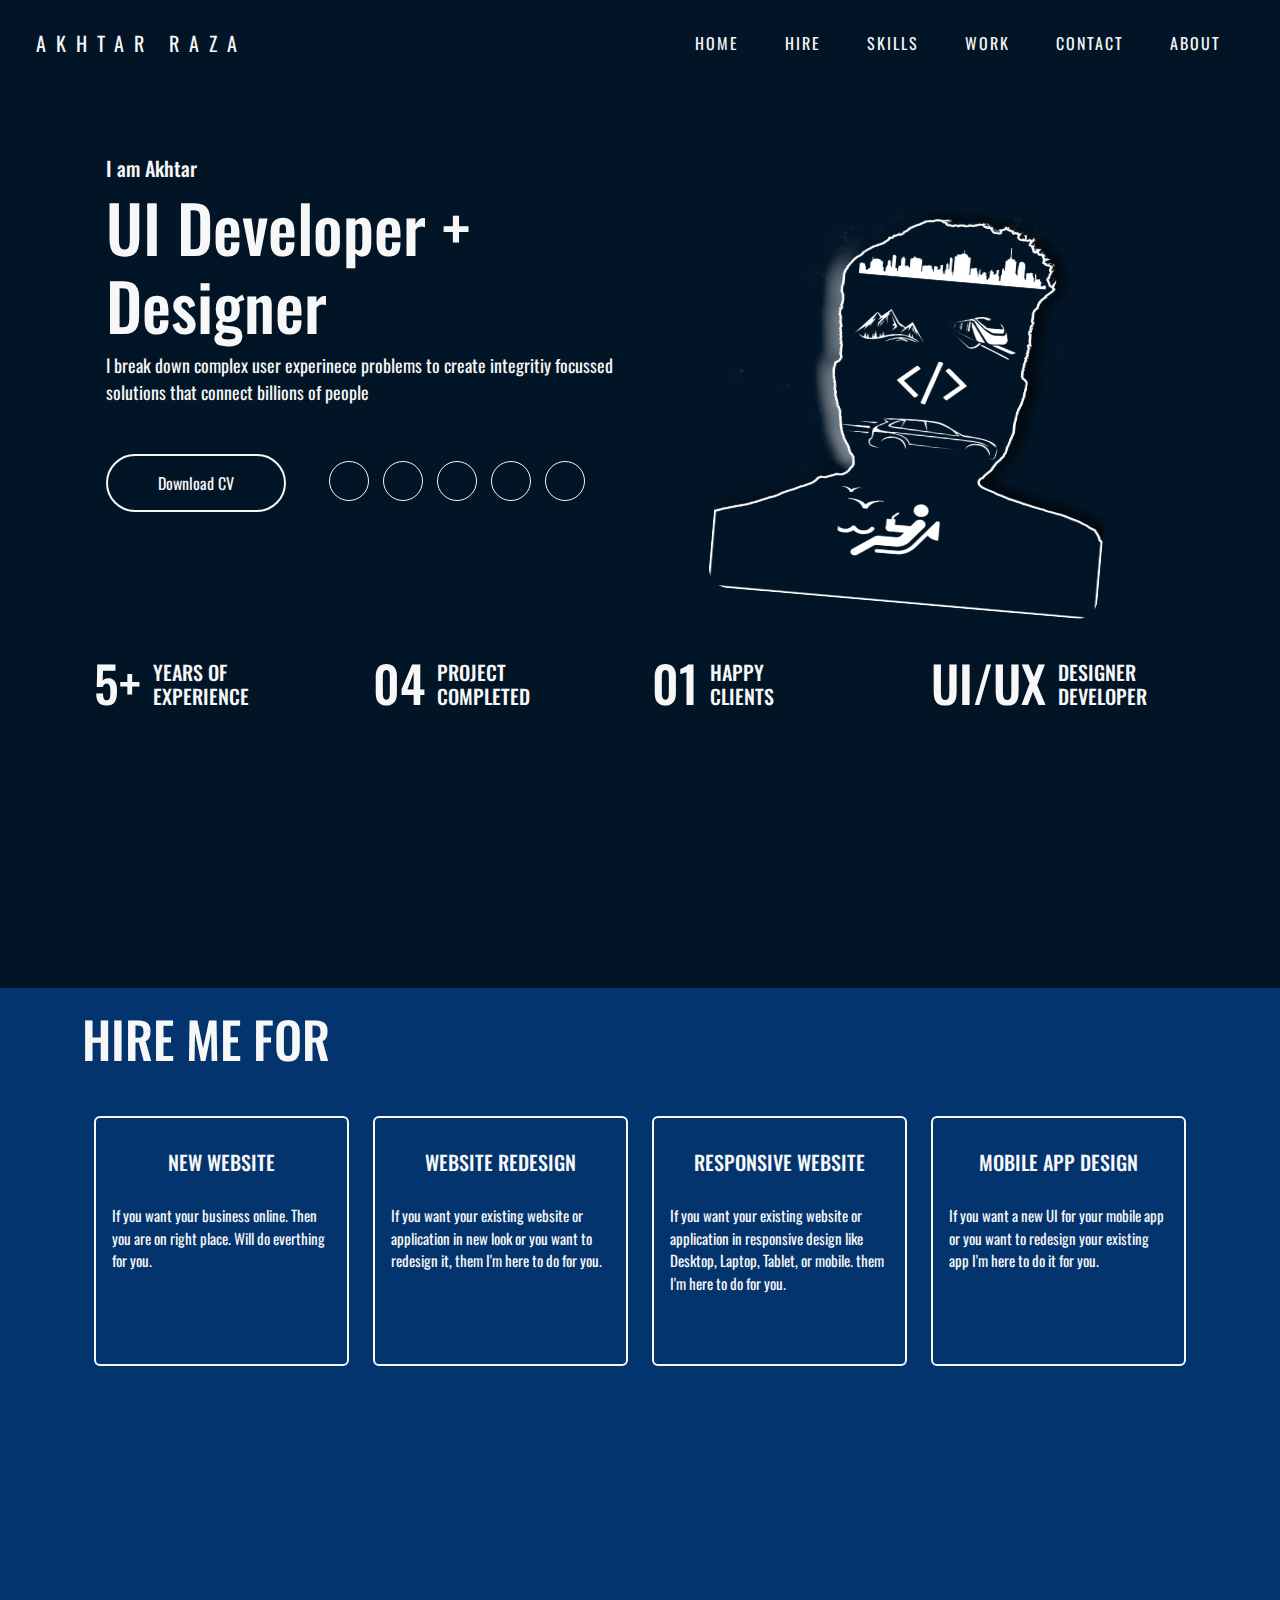
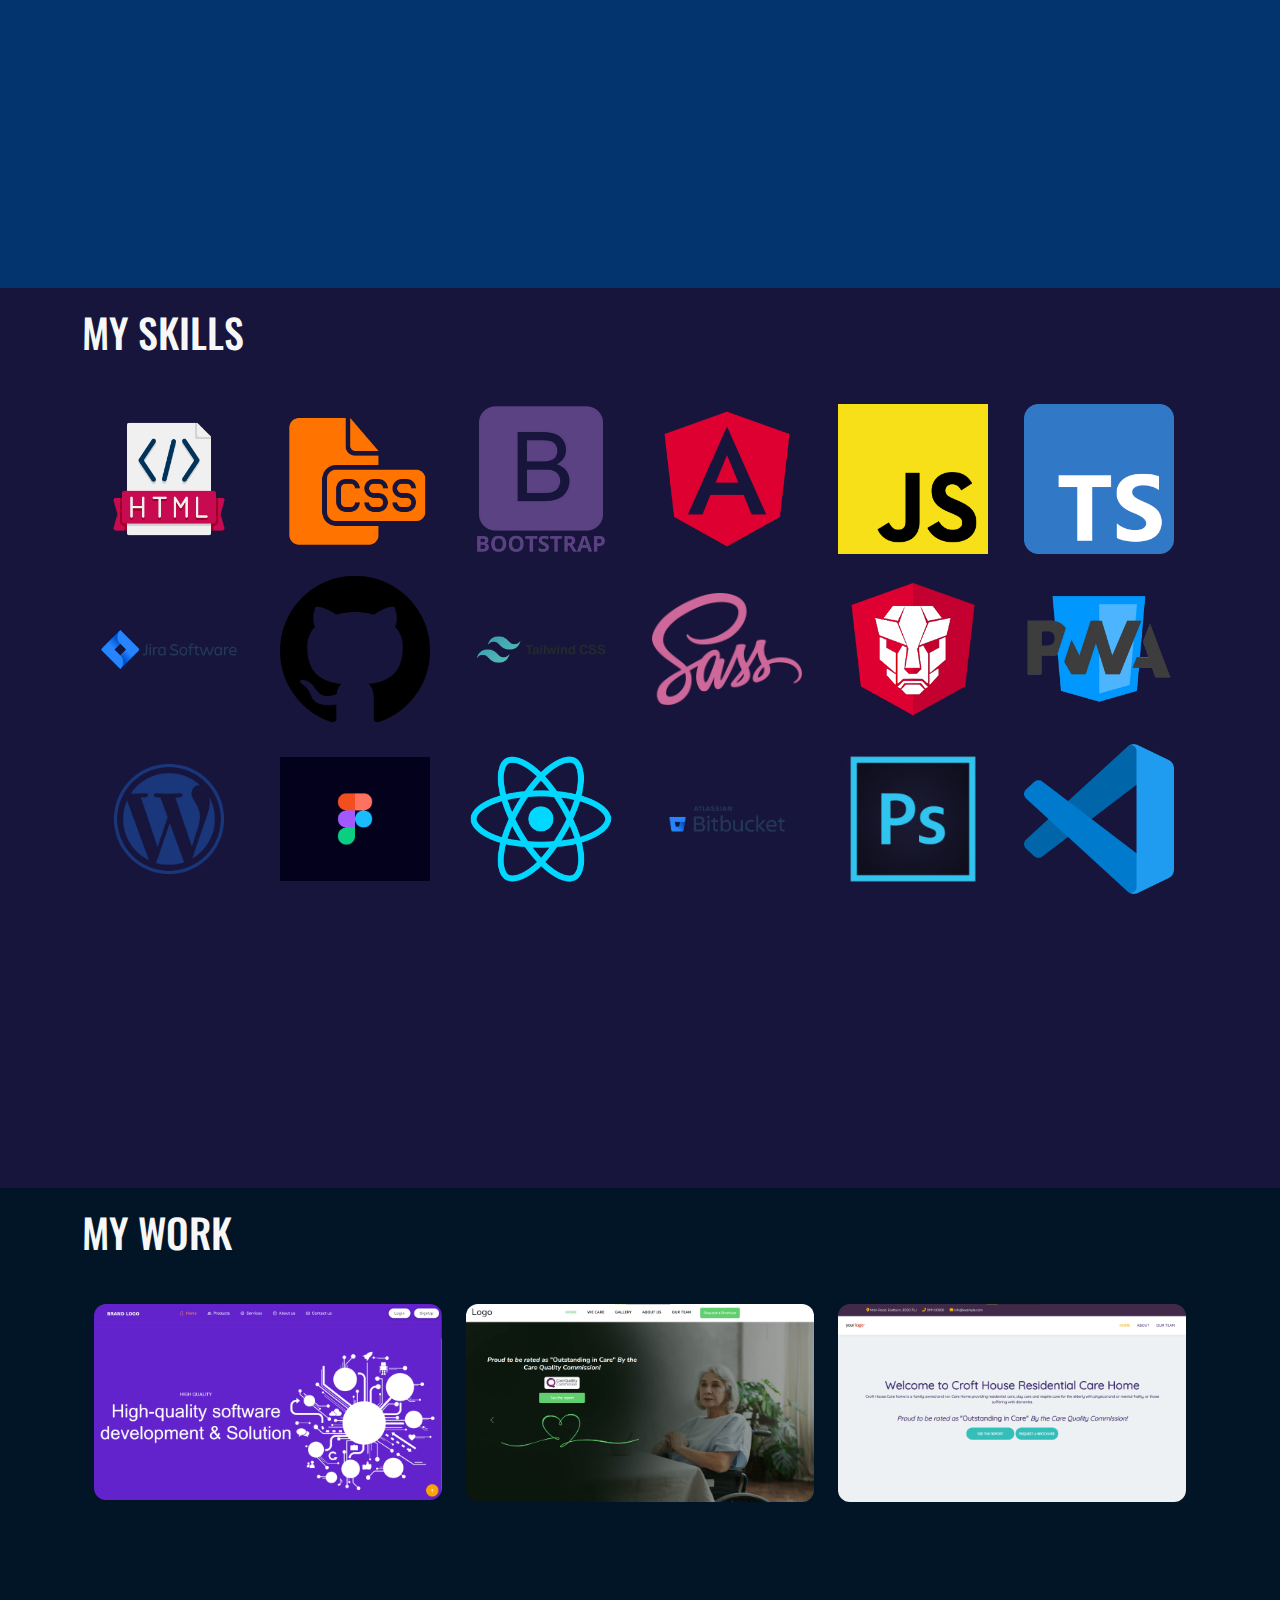
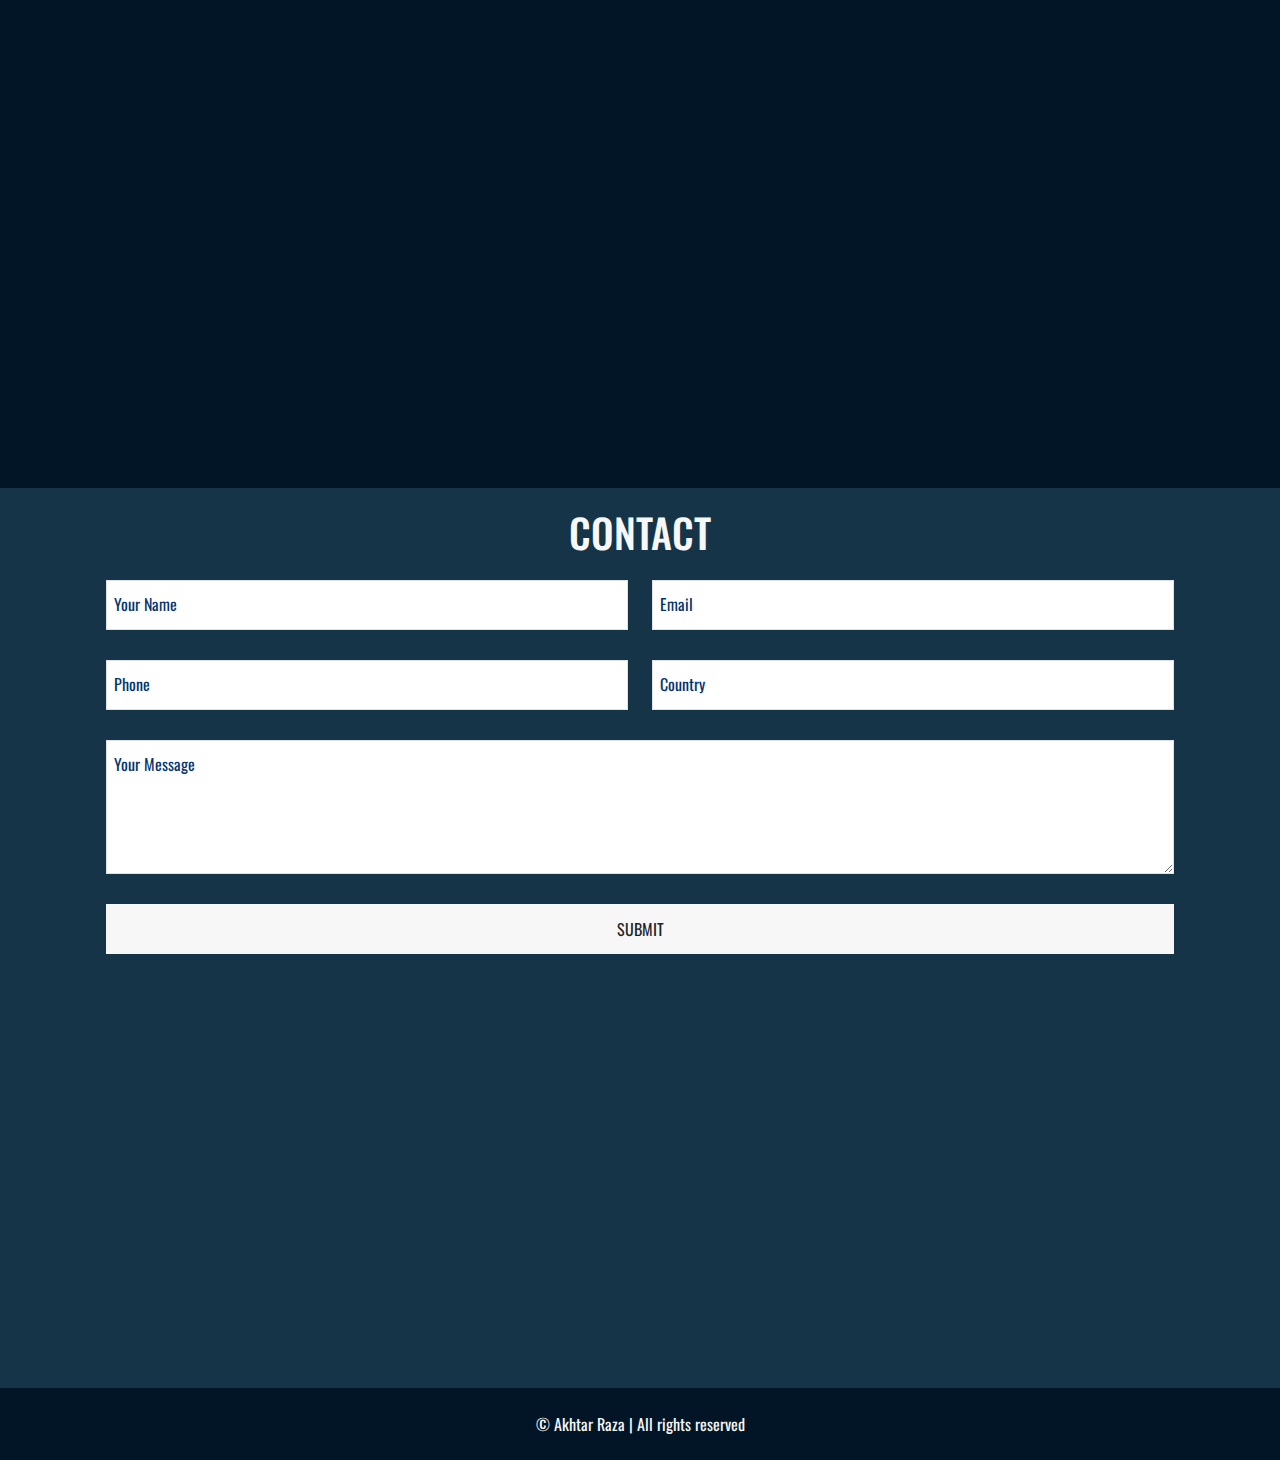
==== index.html @ c7b1b901 "google code is changes to head" ====
<!DOCTYPE html>
<html lang="en">
<head>
    <meta charset="UTF-8">
    <meta name="viewport" content="width=device-width, initial-scale=1.0">
    <title>Akhtar Raza Software Engineer | Portfolio</title>
    <link href="https://cdn.jsdelivr.net/npm/bootstrap@5.3.3/dist/css/bootstrap.min.css" rel="stylesheet">
    <script src="https://cdn.jsdelivr.net/npm/bootstrap@5.3.3/dist/js/bootstrap.bundle.min.js"></script>
    <link rel="stylesheet" href="https://cdnjs.cloudflare.com/ajax/libs/font-awesome/6.6.0/css/all.min.css" integrity="sha512-Kc323vGBEqzTmouAECnVceyQqyqdsSiqLQISBL29aUW4U/M7pSPA/gEUZQqv1cwx4OnYxTxve5UMg5GT6L4JJg==" crossorigin="anonymous" referrerpolicy="no-referrer" />
    <link rel="stylesheet" href="assets/style.css">
    <script src="js/code.js"></script>
    <!-- Google tag (gtag.js) -->
    <script async src="https://www.googletagmanager.com/gtag/js?id=G-2M0HL83SVB"></script>
    <script>
      window.dataLayer = window.dataLayer || [];
      function gtag(){dataLayer.push(arguments);}
      gtag('js', new Date());
    
      gtag('config', 'G-2M0HL83SVB');
    </script>
</head>
<body>
    <header>
        <div class="container-fluid">
            <div class="row mx-0">
                <div class="col-xl-12 col-lg-12 col-md-12 col-sm-12 col-12">
                    <nav class="navbar navbar-expand-sm navbar-dark">
                        <div class="container-fluid">
                          <a class="navbar-brand" href="#">Akhtar Raza</a>
                          <button class="navbar-toggler" type="button" data-bs-toggle="collapse" data-bs-target="#collapsibleNavbar">
                            <span class="navbar-toggler-icon"></span>
                          </button>
                          <div class="collapse navbar-collapse" id="collapsibleNavbar">
                            <ul class="navbar-nav ms-auto">
                              <li class="nav-item">
                                <a class="nav-link" href="#home">Home</a>
                              </li>
                              <li class="nav-item">
                                <a class="nav-link" href="#hire">Hire</a>
                              </li>
                              <li class="nav-item">
                                <a class="nav-link" href="#skills">Skills</a>
                              </li>
                              <li class="nav-item">
                                <a class="nav-link" href="#about">Work</a>
                              </li>
                              <li class="nav-item">
                                <a class="nav-link" href="#contact">Contact</a>
                              </li>
                              <li class="nav-item">
                                <a class="nav-link" href="ar-resume.html">About</a>
                              </li>
                            </ul>
                          </div>
                        </div>
                    </nav>
                </div>
            </div>
        </div>
    </header>
    <section id="home">
        <div class="container my-5">
            <div class="row mx-0">
                <div class="col-xl-6 col-lg-6 col-md-6 col-sm-12 col-12">
                    <div class="container-fluid">
                        <h3>I am Akhtar</h3>
                        <h2>
                            UI Developer +<br>
                            Designer
                        </h2>
                        <p>
                            I break down complex user experinece problems to create integritiy focussed solutions that connect billions of people
                        </p>
                    </div>
                    <div class="row mx-0 align-items-center mt-5">
                        <div class="col-xl-5 col-lg-4 col-md-12 col-sm-12 col-12 sm-mb">
                            <button class="btn btn-dow">
                                Download CV <i class="fa fa-download" aria-hidden="true"></i>
                            </button>
                        </div>
                        <div class="col-xl-7 col-lg-7 col-md-12 col-sm-12 col-12 social-icon">
                            <a href="https://www.linkedin.com/in/akhtar-raza-08760229/">
                                <i class="fa-brands fa-linkedin-in"></i>
                            </a>
                            <a href="https://www.facebook.com/nazrana.akhtar.96">
                                <i class="fa-brands fa-facebook-f"></i>
                            </a>
                            <a href="https://www.instagram.com/akhtar30/">
                                <i class="fa-brands fa-instagram"></i>
                            </a>
                            <a href="https://x.com/akhtarraza30">
                                <i class="fa-brands fa-x-twitter"></i>
                            </a>
                            <a href="https://github.com/akhtar030">
                                <i class="fa-brands fa-github"></i>
                            </a>
                        </div>
                    </div>
                </div>
                <div class="col-xl-6 col-lg-6 col-md-6 col-sm-12 col-12 text-center mt-5">
                    <img src="assets/YT-Logo.png" class="img-fluid" alt="">
                </div>
            </div>
        </div>
        <div class="container">
            <div class="row mx-0">
                <div class="col-xl-3 col-lg-3 col-md-6 col-sm-12 col-12">
                    <h1>
                        5+ <span>Years of <br>Experience</span>
                    </h1>
                </div>
                <div class="col-xl-3 col-lg-3 col-md-6 col-sm-12 col-12">
                    <h1>
                        04 <span>Project <br>Completed</span>
                    </h1>
                </div>
                <div class="col-xl-3 col-lg-3 col-md-6 col-sm-12 col-12">
                    <h1>
                        01 <span>Happy <br>Clients</span>
                    </h1>
                </div>
                <div class="col-xl-3 col-lg-3 col-md-6 col-sm-12 col-12">
                    <h1>
                        UI/UX <span>Designer<br>Developer</span>
                    </h1>
                </div>
            </div>
        </div>
    </section>
    <section id="hire">
        <div class="container">
            <h1>hire me for</h1>
            <div class="row mx-0 mt-5">
                <div class="col-xl-3 col-lg-3 col-md-6 col-sm-12 col-12 mb-4">
                    <div class="card">
                        <div class="card-body">
                            <h1 class="text-center">
                                <i class="fa fa-globe fa-spin" aria-hidden="true"></i>
                                <span class="d-block mt-3">New Website</span>
                            </h1>
                            <p>
                                If you want your business online. Then you are on right place. Will do everthing for you.
                            </p>
                        </div>
                    </div>
                </div>
                <div class="col-xl-3 col-lg-3 col-md-6 col-sm-12 col-12 mb-4">
                    <div class="card">
                        <div class="card-body">
                            <h1 class="text-center">
                                <i class="fa-solid fa-palette fa-spin"></i>
                                <span class="d-block mt-3">Website Redesign</span>
                            </h1>
                            <p>
                                If you want your existing website or application in new look or you want to redesign it, them I'm here to do for you.
                            </p>
                        </div>
                    </div>
                </div>
                <div class="col-xl-3 col-lg-3 col-md-6 col-sm-12 col-12 mb-4">
                    <div class="card">
                        <div class="card-body">
                            <h1 class="text-center">
                                <i class="fa fa-globe fa-spin" aria-hidden="true"></i>
                                <span class="d-block mt-3">Responsive Website</span>
                            </h1>
                            <p>
                                If you want your existing website or application in responsive design like Desktop, Laptop, Tablet, or mobile. them I'm here to do for you.
                            </p>
                        </div>
                    </div>
                </div>
                <div class="col-xl-3 col-lg-3 col-md-6 col-sm-12 col-12 mb-4">
                    <div class="card">
                        <div class="card-body">
                            <h1 class="text-center">
                                <i class="fa fa-mobile fa-spin" aria-hidden="true"></i>
                                <span class="d-block mt-3">Mobile App Design</span>
                            </h1>                    
                            <p>
                                If you want a new UI for your mobile app or you want to redesign your existing app I'm here to do it for you.
                            </p>
                        </div>
                    </div>
                </div>
            </div>
        </div>
    </section>
    <section id="skills">
        <div class="container">
            <h1>My Skills</h1>
            <div class="row mx-0 mt-5 align-items-center">
                <div class="col-xl-2 col-lg-2 col-md-2 col-sm-3 col-4">
                    <img src="assets/icons/html.png" class="img-fluid img-icon" alt="">
                </div>
                <div class="col-xl-2 col-lg-2 col-md-2 col-sm-3 col-4">
                    <img src="assets/icons/css.png" class="img-fluid img-icon" alt="">
                </div>
                <div class="col-xl-2 col-lg-2 col-md-2 col-sm-3 col-4">
                    <img src="assets/icons/bootstrap.webp" class="img-fluid img-icon" alt="">
                </div>
                <div class="col-xl-2 col-lg-2 col-md-2 col-sm-3 col-4">
                    <img src="assets/icons/angular.png" class="img-fluid img-icon" alt="">
                </div>
                <div class="col-xl-2 col-lg-2 col-md-2 col-sm-3 col-4">
                    <img src="assets/icons/js.png" class="img-fluid img-icon" alt="">
                </div>
                <div class="col-xl-2 col-lg-2 col-md-2 col-sm-3 col-4">
                    <img src="assets/icons/ts.png" class="img-fluid img-icon" alt="">
                </div>
                <div class="col-xl-2 col-lg-2 col-md-2 col-sm-3 col-4">
                    <img src="assets/icons/jira.webp" class="img-fluid img-icon" alt="">
                </div>
                <div class="col-xl-2 col-lg-2 col-md-2 col-sm-3 col-4">
                    <img src="assets/icons/github1.png" class="img-fluid img-icon" alt="">
                </div>
                <div class="col-xl-2 col-lg-2 col-md-2 col-sm-3 col-4">
                    <img src="assets/icons/tailwindcss.webp" class="img-fluid img-icon" alt="">
                </div>
                <div class="col-xl-2 col-lg-2 col-md-2 col-sm-3 col-4">
                    <img src="assets/icons/scss.png" class="img-fluid img-icon" alt="">
                </div>
                <div class="col-xl-2 col-lg-2 col-md-2 col-sm-3 col-4">
                    <img src="assets/icons/primeng.webp" class="img-fluid img-icon" alt="">
                </div>
                <div class="col-xl-2 col-lg-2 col-md-2 col-sm-3 col-4">
                    <img src="assets/icons/pwa.png" class="img-fluid img-icon" alt="">
                </div>
                <div class="col-xl-2 col-lg-2 col-md-2 col-sm-3 col-4">
                    <img src="assets/icons/wordpress.png" class="img-fluid img-icon" alt="">
                </div>
                <div class="col-xl-2 col-lg-2 col-md-2 col-sm-3 col-4">
                    <img src="assets/icons/figma.png" class="img-fluid img-icon" alt="">
                </div>
                <div class="col-xl-2 col-lg-2 col-md-2 col-sm-3 col-4">
                    <img src="assets/icons/react.webp" class="img-fluid img-icon" alt="">
                </div>
                <div class="col-xl-2 col-lg-2 col-md-2 col-sm-3 col-4">
                    <img src="assets/icons/bitbucket.png" class="img-fluid img-icon" alt="">
                </div>
                <div class="col-xl-2 col-lg-2 col-md-2 col-sm-3 col-4">
                    <img src="assets/icons/photoshop.png" class="img-fluid img-icon" alt="">
                </div>
                <div class="col-xl-2 col-lg-2 col-md-2 col-sm-3 col-4">
                    <img src="assets/icons/vs-code.png" class="img-fluid img-icon" alt="">
                </div>
            </div>
        </div>
    </section>
    <section id="about">
        <div class="container">
            <h1>My Work</h1>
            <div class="row mx-0 mt-5">
                <div class="col-xl-4 col-lg-4 col-md-4 col-sm-6 col-12 mb-4">
                    <a href="assets/work/project-1.png" target="_blank" rel="noopener noreferrer" title="Click to view full project image">
                        <img src="assets//work/project-1.png" alt="" class="img-gallery img-fluid">
                    </a>
                </div>
                <div class="col-xl-4 col-lg-4 col-md-4 col-sm-6 col-12 mb-4">
                    <a href="assets/work/project-2.png" target="_blank" rel="noopener noreferrer" title="Click to view full project image">
                        <img src="assets//work/project-main-2.png" alt="" class="img-gallery img-fluid">
                    </a>
                </div>
                <div class="col-xl-4 col-lg-4 col-md-4 col-sm-6 col-12 mb-4">
                    <a href="assets/work/project-3.png" target="_blank" rel="noopener noreferrer" title="Click to view full project image">
                        <img src="assets//work/project-main-3.png" alt="" class="img-gallery img-fluid">
                    </a>
                </div>
            </div>
        </div>
    </section>
    <section id="contact">
        <div class="container mb-4">
            <h1 class="text-center">Contact</h1>
        </div>
        <div class="container">
            <div class="row mx-0 justify-content-end">
                <!-- <div class="col-xl-3">
                    <p>
                        <i class="fa-regular fa-envelope me-2"></i>akhtarraza30@gmail.com
                    </p>
                    <p>
                        <i class="fa-solid fa-phone me-2"></i>+91-9999912345
                    </p>
                </div> -->
                <div class="col-xl-12 col-lg-12 col-md-12 col-sm-12 col-12">
                    <div class="row mx-0 my-form">
                        <div class="col-xl-6 col-lg-6 col-md-6 col-sm-12 col-12 position-relative">
                            <input type="text" placeholder="" class="form-control custom-input" required>
                            <label for="" class="label-control">Your Name</label>
                        </div>
                        <div class="col-xl-6 col-lg-6 col-md-6 col-sm-12 col-12 position-relative">
                            <input type="email" placeholder="" class="form-control custom-input" required>
                            <label for="" class="label-control">Email</label>
                        </div>
                        <div class="col-xl-6 col-lg-6 col-md-6 col-sm-12 col-12 position-relative">
                            <input type="text" placeholder="" id="mobile_code" class="form-control custom-input" required>
                            <label for="" class="label-control">Phone</label>
                        </div>
                        <div class="col-xl-6 col-lg-6 col-md-6 col-sm-12 col-12 position-relative">
                            <input type="text" placeholder="" class="form-control custom-input" required>
                            <label for="" class="label-control">Country</label>
                        </div>
                        <div class="col-xl-12 col-lg-12 col-md-12 col-sm-12 col-12 position-relative">
                            <textarea name="" id="" class="form-control custom-input" rows="5" required></textarea>
                            <label for="" class="label-control">Your Message</label>
                        </div>
                        <div class="col-xl-12 col-lg-12">
                            <button class="btn btn-submit">
                                Submit
                            </button>
                        </div>
                    </div>
                </div>
            </div>
        </div>
    </section>
    <footer>
        <div class="row mx-0">
            <div class="container py-4">
                <p class="text-center mb-0">
                    &copy; Akhtar Raza | All rights reserved
                </p>
            </div>
        </div>
    </footer>
</body>
</html>
---- assets/style.css ----
@import url("https://fonts.googleapis.com/css2?family=Oswald:wght@200..700&display=swap");
/* width */
::-webkit-scrollbar {
  width: 0px;
}

/* Track */
::-webkit-scrollbar-track {
  background: #f1f1f1;
}

/* Handle */
::-webkit-scrollbar-thumb {
  background: #888;
}

/* Handle on hover */
::-webkit-scrollbar-thumb:hover {
  background: #555;
}

html, body {
  background-color: #021526;
  font-family: "Oswald", sans-serif;
  height: 100%;
  scroll-behavior: smooth;
}

header {
  padding: 10px 0px;
  position: fixed;
  width: 100%;
  top: 0;
  z-index: 1001;
  background-color: #021526;
}
header h1 {
  color: #f7f7f7;
}
header nav {
  z-index: 1000;
}
header nav .navbar-brand {
  color: #f7f7f7;
  text-transform: uppercase;
  letter-spacing: 10px;
}
header nav li {
  padding: 5px 15px !important;
}
header nav li a {
  color: #f7f7f7 !important;
  text-transform: uppercase;
  letter-spacing: 2px;
}

h1 {
  color: #f7f7f7;
  text-transform: uppercase;
}

h3 {
  color: #f7f7f7;
  font-size: 20px;
}

h2 {
  color: #f7f7f7;
  font-size: 65px;
}

#home p {
  font-size: 18px;
}
#home img {
  border-radius: 20px;
  border: 0px solid #f7f7f7;
  transform: rotate(5deg);
  height: 400px;
  width: 390px;
}
#home .social-icon a {
  text-decoration: none;
  border: 1px solid #f7f7f7;
  border-radius: 50%;
  display: inline-block;
  text-align: center;
  width: 40px;
  height: 40px;
  line-height: 38px;
  margin-right: 10px;
  transition: 0.5s;
}
#home .social-icon a i {
  color: #f7f7f7;
}
#home .social-icon a:hover {
  color: #021526 !important;
  background-color: #f7f7f7;
}
#home .social-icon a:hover i {
  color: #021526 !important;
}
#home h1 {
  font-size: 50px;
}
#home h1 span {
  font-size: 20px;
  display: inline-block;
}

#hire {
  background-color: #03346E;
}
#hire h1 {
  font-size: 50px;
  margin-bottom: 30px;
}
#hire h1 span {
  font-size: 20px;
  display: inline-block;
}
#hire p {
  font-size: 15px;
  font-weight: normal;
}

#skills {
  background-color: #17153B;
}

#contact {
  background-color: #153448;
}

.btn-dow {
  background-color: transparent;
  border: 2px solid #f7f7f7;
  color: #f7f7f7;
  border-radius: 30px;
  padding: 15px 50px;
  transition: 0.7s;
}
.btn-dow:hover {
  background-color: #f7f7f7;
  color: #021526;
}

label {
  margin-bottom: 5px;
  color: #f7f7f7;
}

p {
  color: #f7f7f7;
}

section {
  min-height: 100%;
  padding: 20px 0;
}

#home {
  margin-top: 88px;
}

.form-control {
  height: 50px;
  border-radius: 0px;
}

textarea.form-control {
  height: auto;
}

.btn-submit {
  width: 100%;
  background-color: #f7f7f7;
  height: 50px;
  border-radius: 0;
  text-transform: uppercase;
}
.btn-submit:hover {
  background-color: #f7f7f7;
}

.img-gallery {
  border-radius: 12px;
  -o-object-fit: cover;
     object-fit: cover;
}

.img-icon {
  width: 150px;
  margin-bottom: 20px;
}

.card {
  background-color: transparent;
  border: 2px solid #f7f7f7;
  min-height: 250px;
}

hr {
  border: 2px solid #f7f7f7;
}

.my-form .position-relative {
  margin-bottom: 30px;
}
.my-form .label-control {
  position: absolute;
  transition: all 0.3s ease-in-out;
  top: 12px;
  color: #03346E;
  left: 20px;
}
.my-form .custom-input {
  transition: all 0.3s ease-in-out;
}
.my-form .custom-input:focus ~ .label-control, .my-form .custom-input:valid ~ .label-control {
  top: -24px;
  left: 10px;
  font-size: 14px;
  color: #fff;
}

.intl-tel-input,
.iti {
  width: 100%;
}

@media (max-width: 768px) {
  .sm-mb {
    margin-bottom: 15px;
  }
}/*# sourceMappingURL=style.css.map */
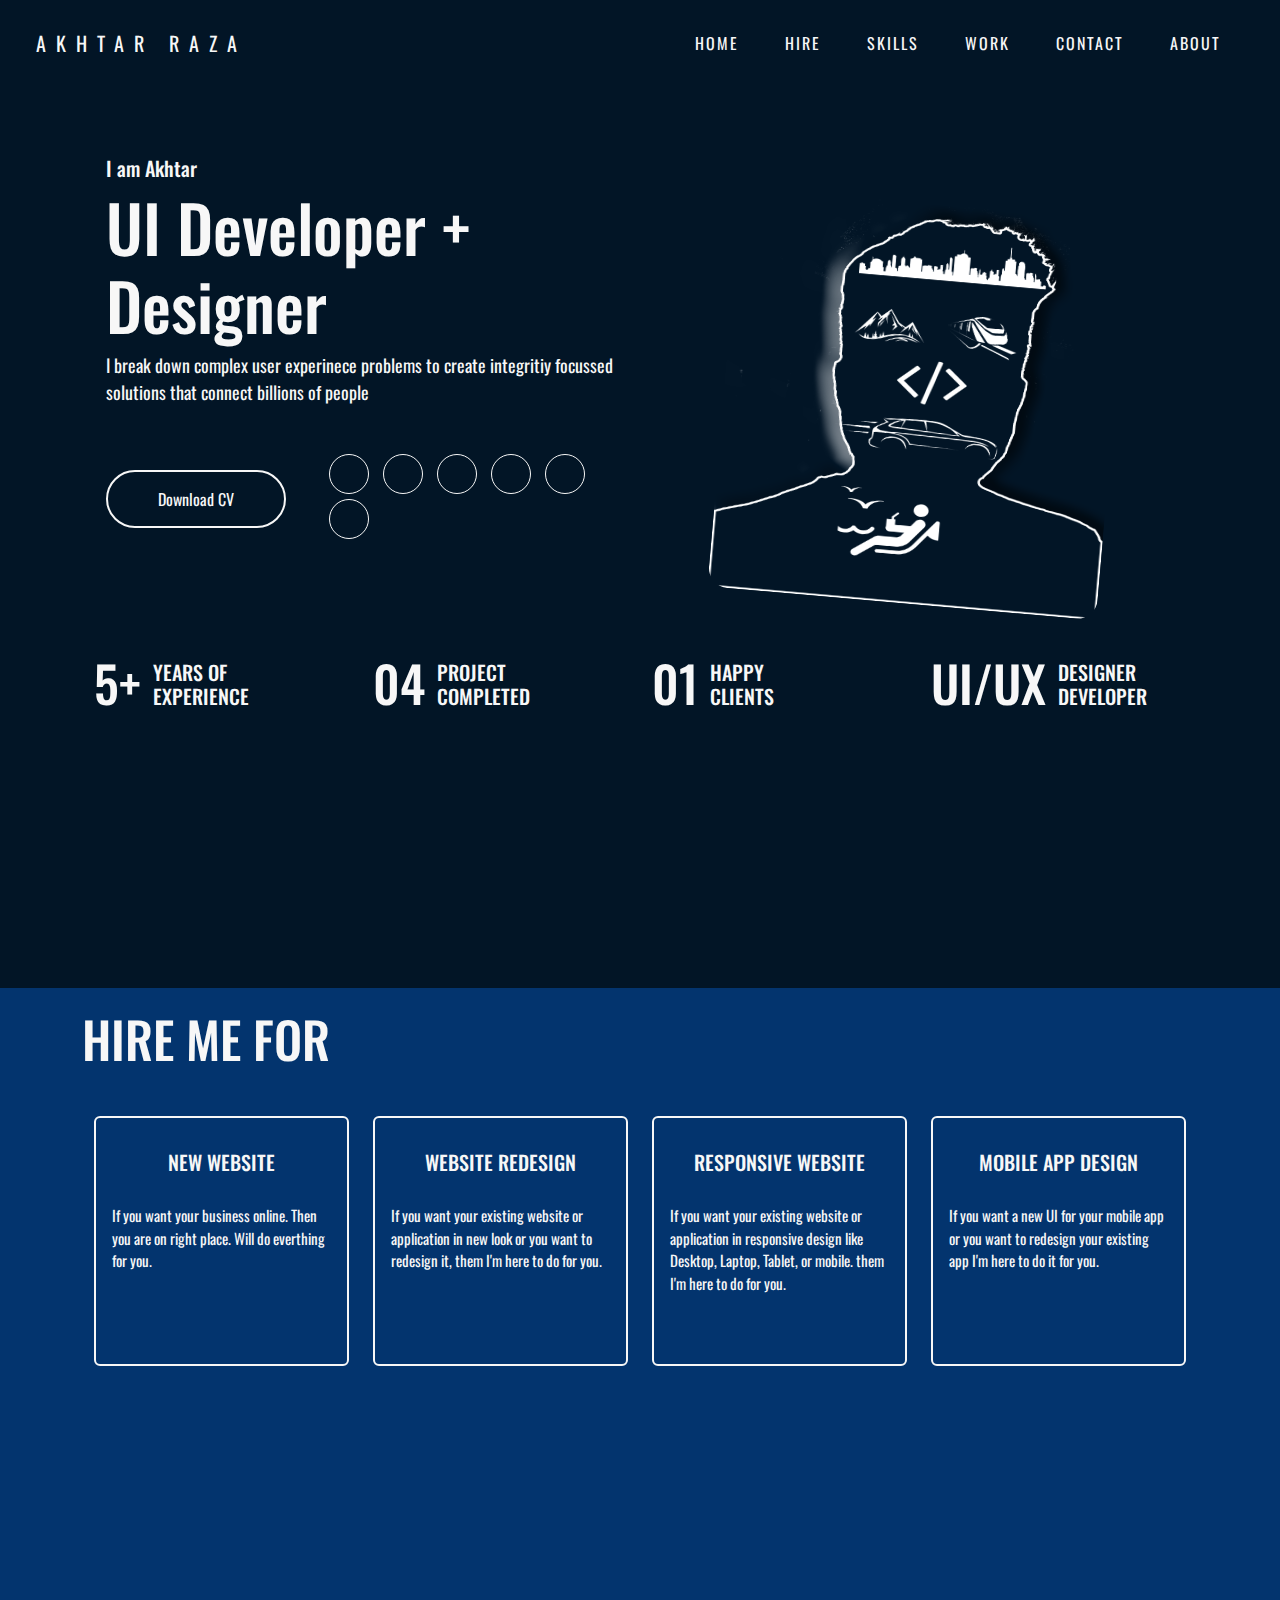
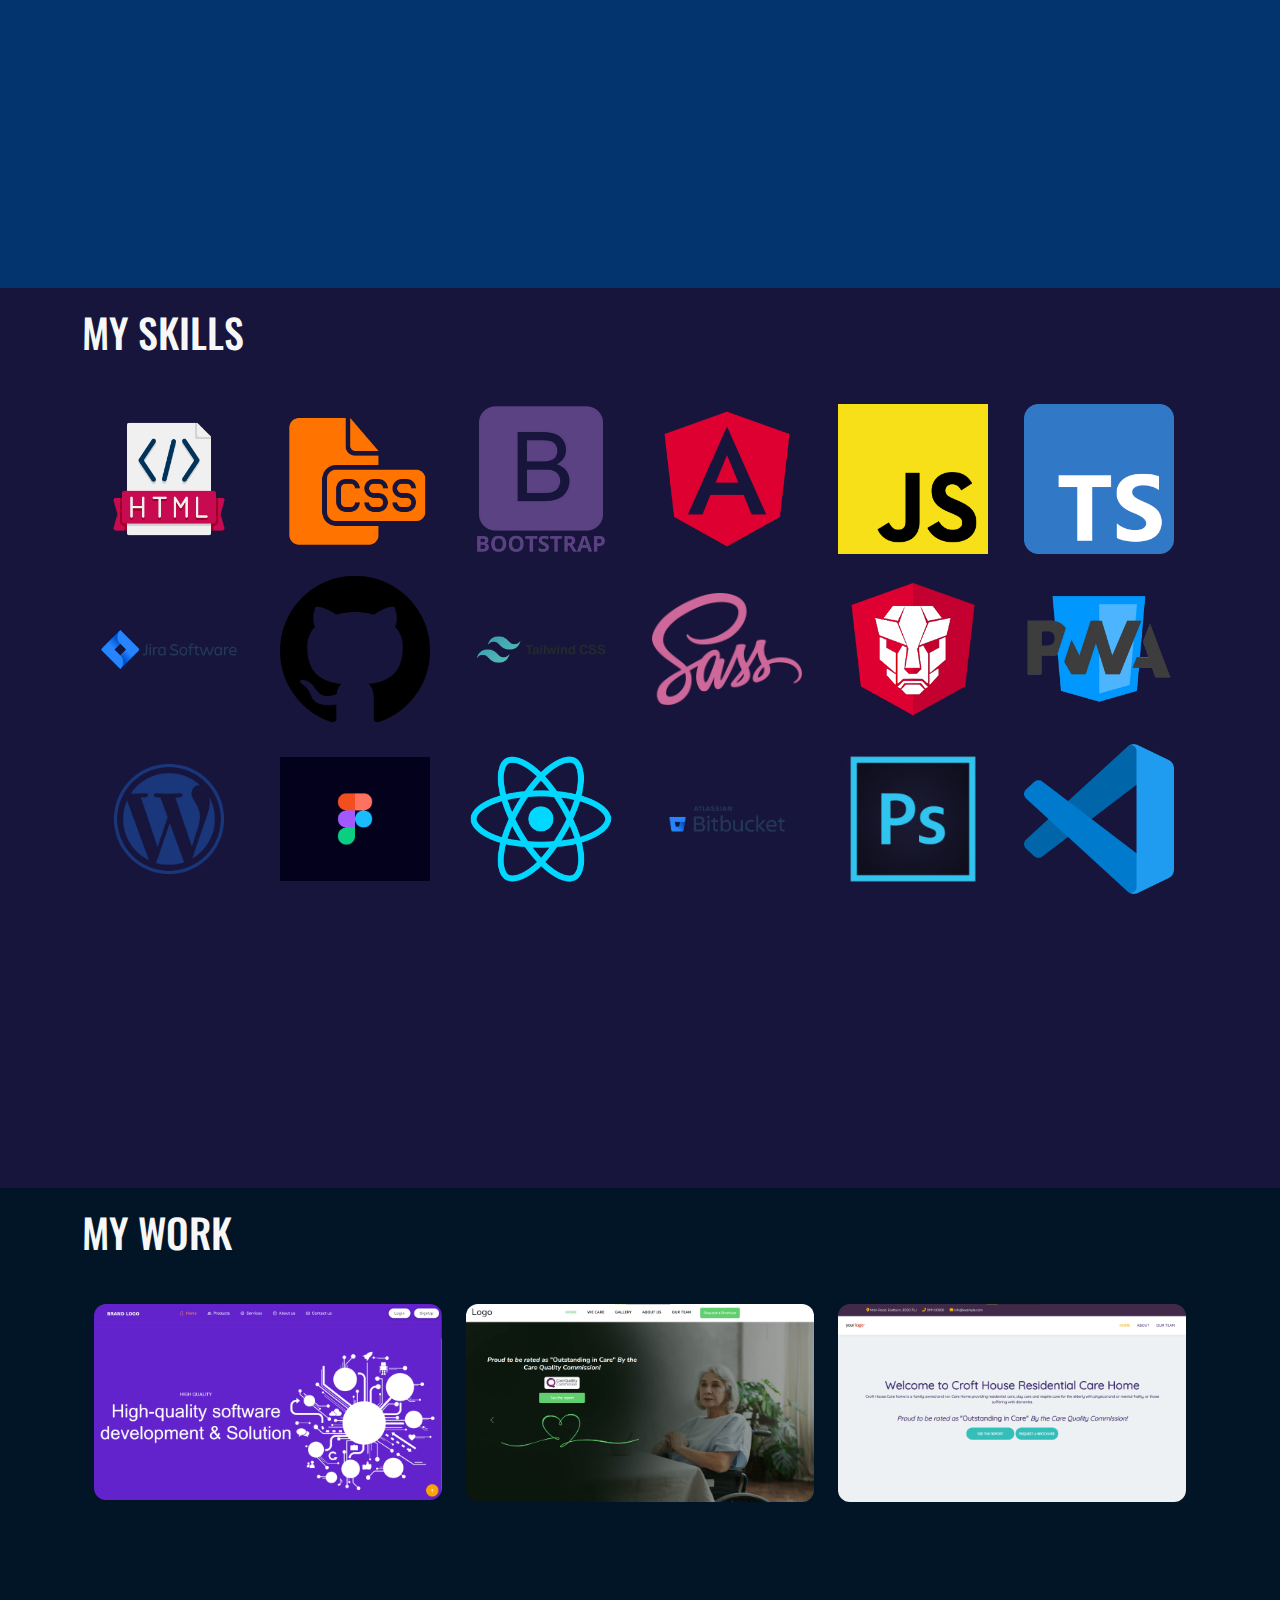
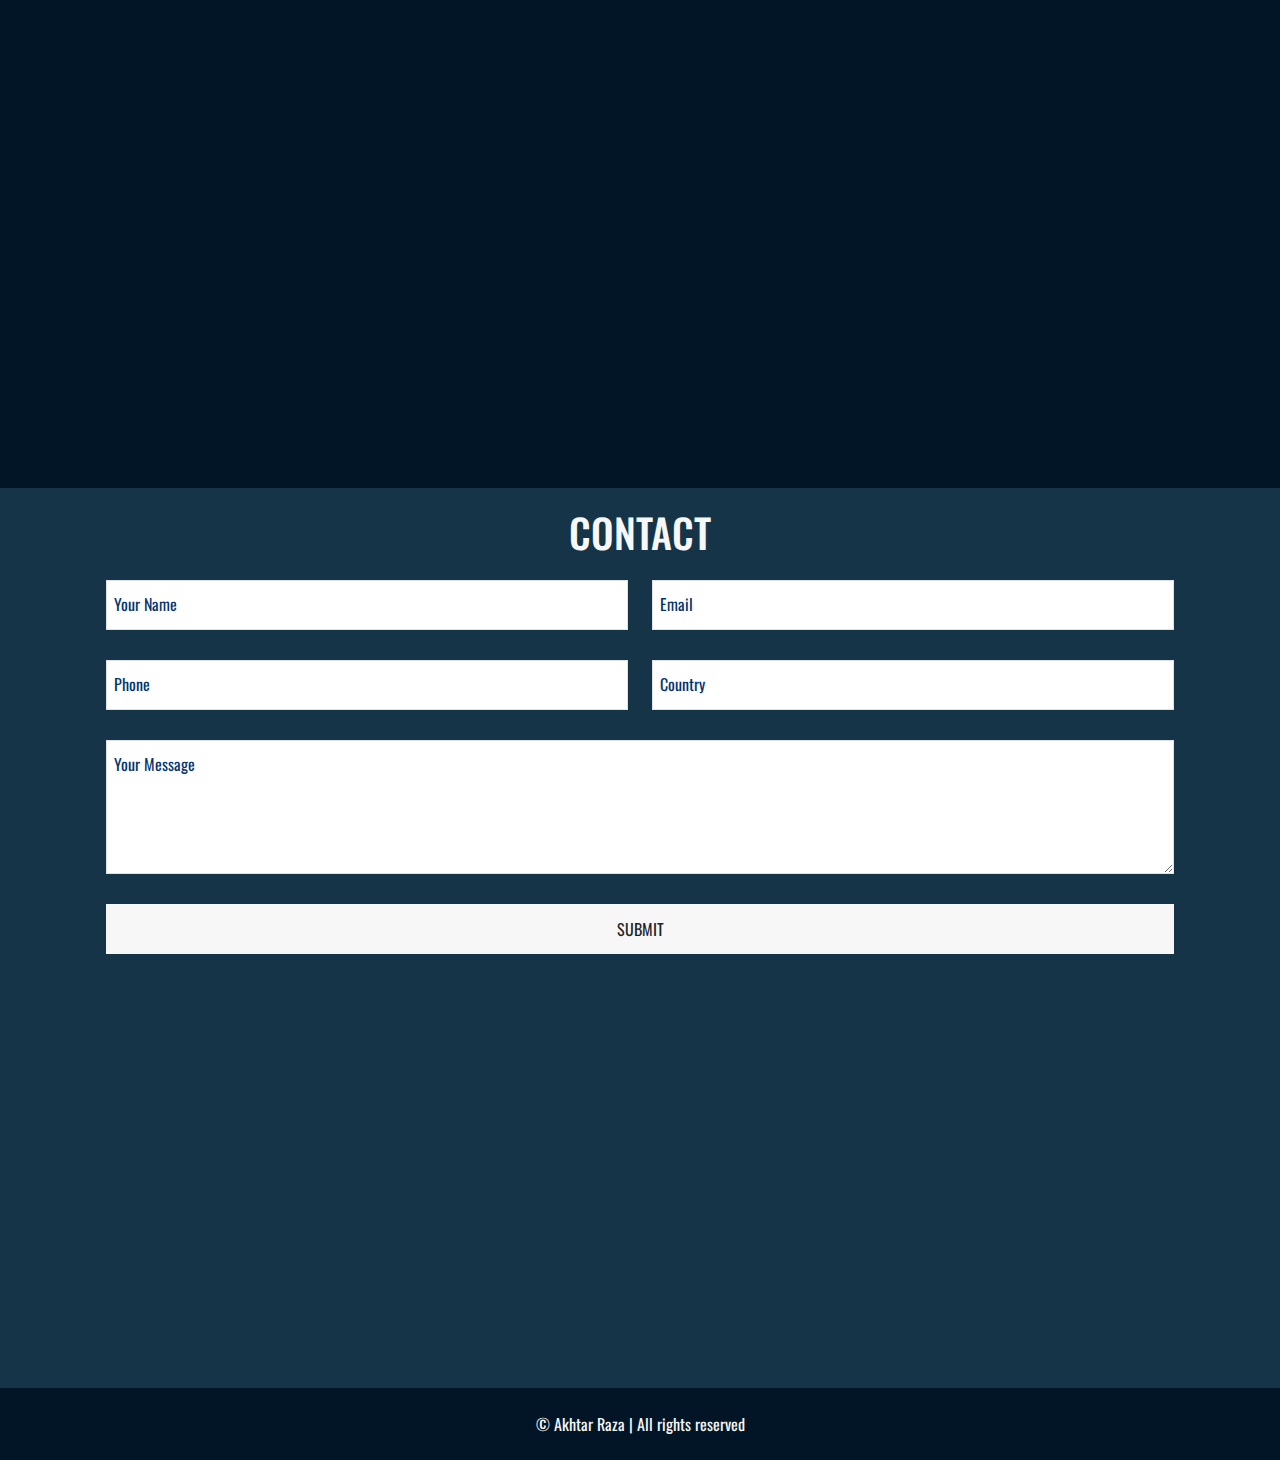
==== commit cc549ec9: "new code is added for contact us" ====
--- a/index.html
+++ b/index.html
@@ -94,6 +94,9 @@
                             <a href="https://github.com/akhtar030">
                                 <i class="fa-brands fa-github"></i>
                             </a>
+                            <a href="https://www.youtube.com/@journey_oflife00">
+                                <i class="fa-brands fa-youtube"></i>
+                            </a>
                         </div>
                     </div>
                 </div>
@@ -284,33 +287,35 @@
                     </p>
                 </div> -->
                 <div class="col-xl-12 col-lg-12 col-md-12 col-sm-12 col-12">
-                    <div class="row mx-0 my-form">
-                        <div class="col-xl-6 col-lg-6 col-md-6 col-sm-12 col-12 position-relative">
-                            <input type="text" placeholder="" class="form-control custom-input" required>
-                            <label for="" class="label-control">Your Name</label>
-                        </div>
-                        <div class="col-xl-6 col-lg-6 col-md-6 col-sm-12 col-12 position-relative">
-                            <input type="email" placeholder="" class="form-control custom-input" required>
-                            <label for="" class="label-control">Email</label>
-                        </div>
-                        <div class="col-xl-6 col-lg-6 col-md-6 col-sm-12 col-12 position-relative">
-                            <input type="text" placeholder="" id="mobile_code" class="form-control custom-input" required>
-                            <label for="" class="label-control">Phone</label>
-                        </div>
-                        <div class="col-xl-6 col-lg-6 col-md-6 col-sm-12 col-12 position-relative">
-                            <input type="text" placeholder="" class="form-control custom-input" required>
-                            <label for="" class="label-control">Country</label>
-                        </div>
-                        <div class="col-xl-12 col-lg-12 col-md-12 col-sm-12 col-12 position-relative">
-                            <textarea name="" id="" class="form-control custom-input" rows="5" required></textarea>
-                            <label for="" class="label-control">Your Message</label>
-                        </div>
-                        <div class="col-xl-12 col-lg-12">
-                            <button class="btn btn-submit">
-                                Submit
-                            </button>
-                        </div>
-                    </div>
+                    <form action="contact.php" method="post">
+                        <div class="row mx-0 my-form">
+                            <div class="col-xl-6 col-lg-6 col-md-6 col-sm-12 col-12 position-relative">
+                                <input type="text" placeholder="" name="fullName" class="form-control custom-input" required>
+                                <label for="" class="label-control">Your Name</label>
+                            </div>
+                            <div class="col-xl-6 col-lg-6 col-md-6 col-sm-12 col-12 position-relative">
+                                <input type="email" placeholder="" name="email" class="form-control custom-input" required>
+                                <label for="" class="label-control">Email</label>
+                            </div>
+                            <div class="col-xl-6 col-lg-6 col-md-6 col-sm-12 col-12 position-relative">
+                                <input type="text" placeholder="" name="phone" id="mobile_code" class="form-control custom-input" required>
+                                <label for="" class="label-control">Phone</label>
+                            </div>
+                            <div class="col-xl-6 col-lg-6 col-md-6 col-sm-12 col-12 position-relative">
+                                <input type="text" placeholder="" name="country" class="form-control custom-input" required>
+                                <label for="" class="label-control">Country</label>
+                            </div>
+                            <div class="col-xl-12 col-lg-12 col-md-12 col-sm-12 col-12 position-relative">
+                                <textarea name="" id="" class="form-control custom-input" name="message" rows="5" required></textarea>
+                                <label for="" class="label-control">Your Message</label>
+                            </div>
+                            <div class="col-xl-12 col-lg-12">
+                                <button class="btn btn-submit" type="submit">
+                                    Submit
+                                </button>
+                            </div>
+                        </div>
+                    </form>
                 </div>
             </div>
         </div>
--- a/assets/style.css
+++ b/assets/style.css
@@ -52,6 +52,10 @@
   color: #f7f7f7 !important;
   text-transform: uppercase;
   letter-spacing: 2px;
+  transition: 0.5s;
+}
+header nav li a:hover {
+  border: 2px solid #f7f7f7 !important;
 }
 
 h1 {
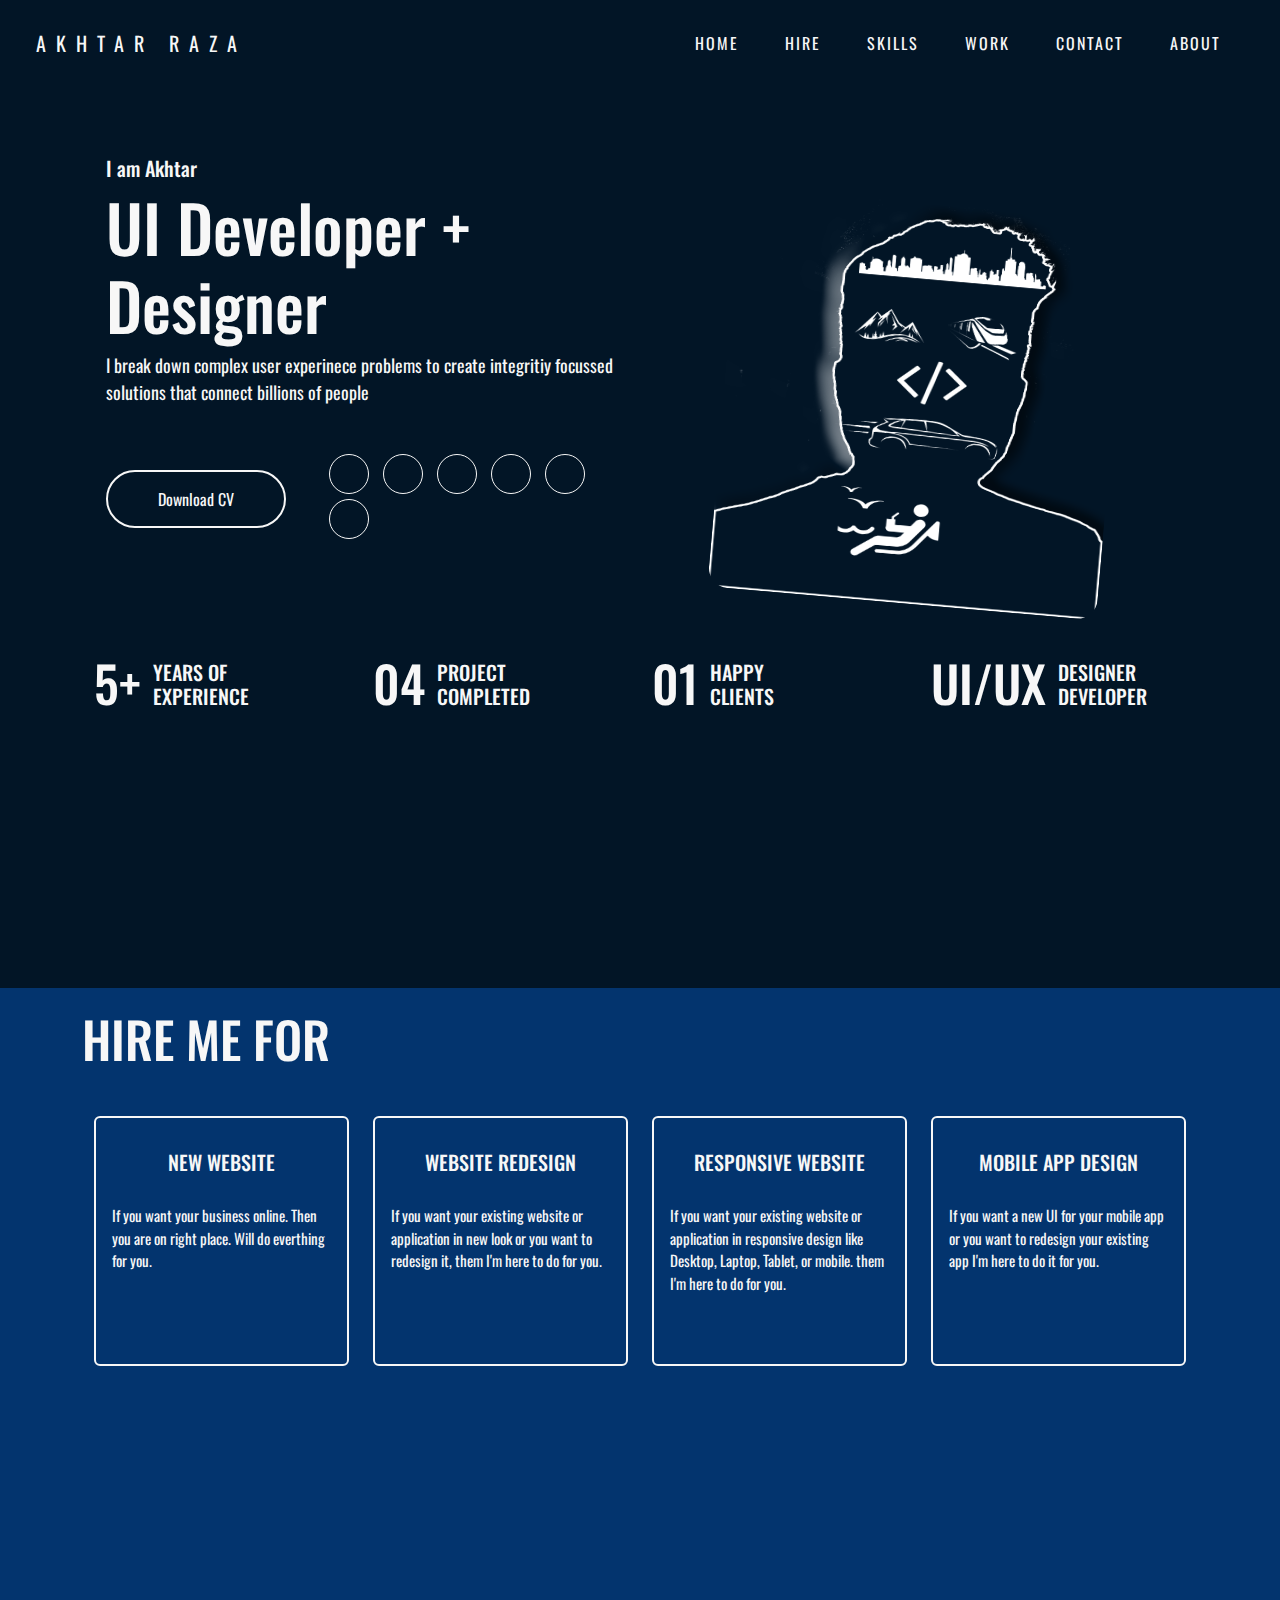
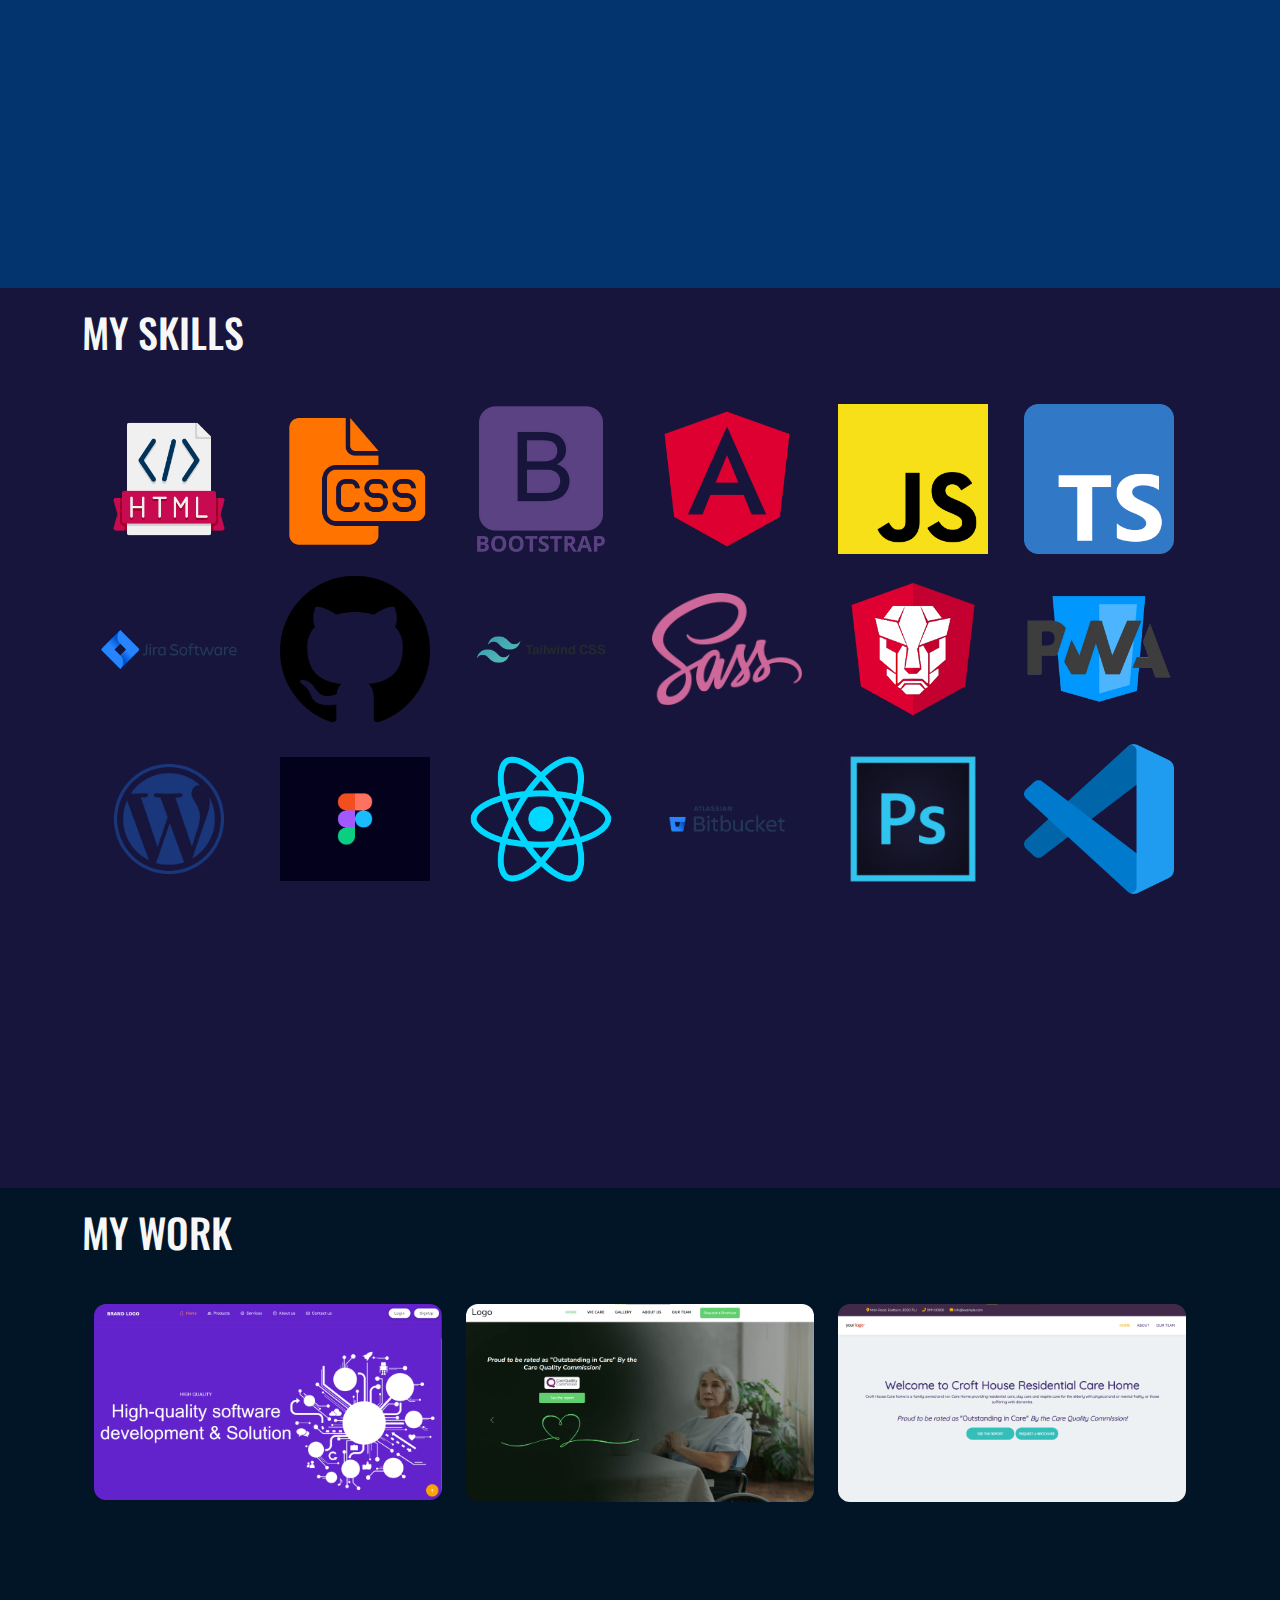
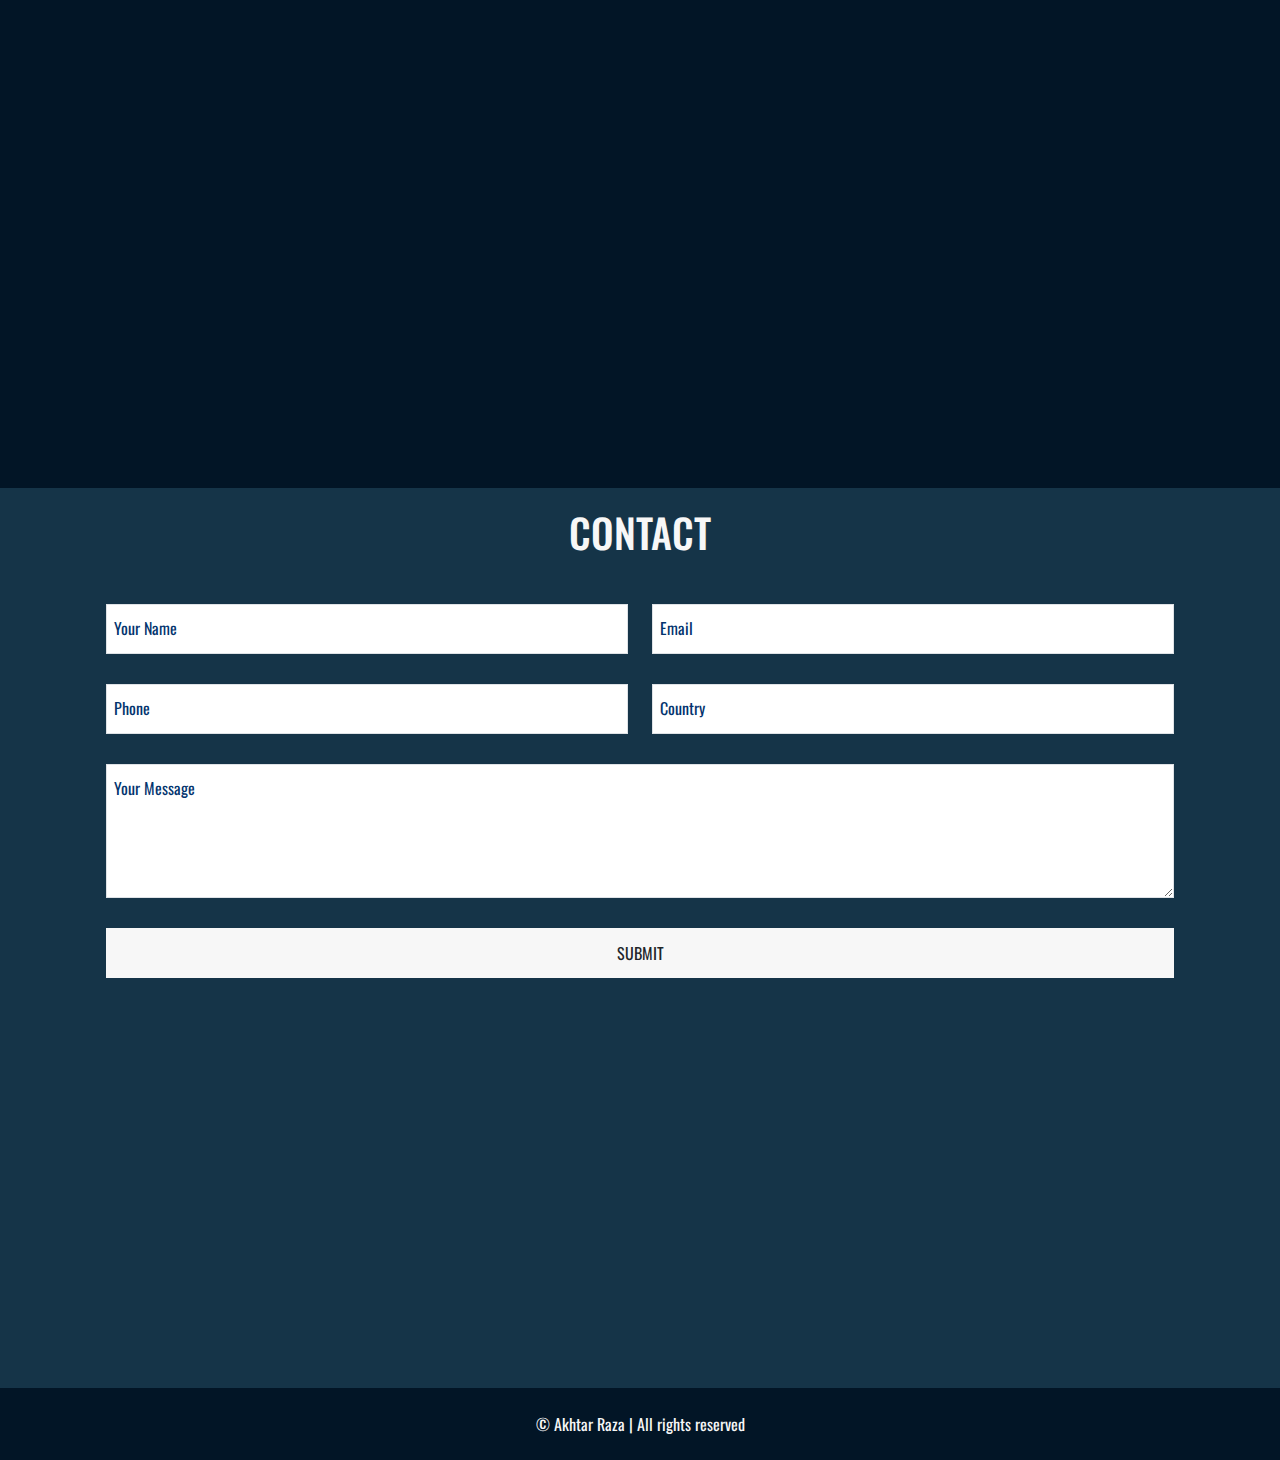
==== commit 167a6553: "seo is done for my portfolio" ====
--- a/index.html
+++ b/index.html
@@ -3,6 +3,18 @@
 <head>
     <meta charset="UTF-8">
     <meta name="viewport" content="width=device-width, initial-scale=1.0">
+    <meta name="description" content="I'm a professional UI/UX developer. I have a total of 5.7 Years of experience. Visit my UI/UX portfolio to see a collection of stunning designs and user-focused projects. Elevate your digital presence with our expert design solutions. Experience the art of creating intuitive and engaging digital interfaces. Discover how we enhance digital experiences through creativity.">
+    <meta name="keywords" content="ux design ui design, ui ux, website desginer, ui ux designer, ux designer, user experience designers, ui developer, software engineer, software developer, website developer in india, wesbite designer in india, website developer in ludhiana, responsive design, mobile developer, mobile app designer, app designer, angular developer, wordpress developer, figam designer, prototype, mobile app design, responsive wesbite, website redesign, new website">
+    <meta property="og:title" content="Wesbite Developer | Website desginer | Application Developer | Mobile App Designer - Akhtar Raza India" />
+    <meta property="og:type" content="Website" />
+    <meta property="og:url" content="https://akhtarraza.onrender.com/" />
+    <meta property="og:image" content="https://akhtarraza.onrender.com/assets/work/project-1.png" />
+    <meta name="robots" content="index, follow"/>
+    <meta name="author" content="akhtarraza.onrender.com">
+    <meta property="og:description" content="I'm a professional UI/UX developer. I have a total of 5.7 Years of experience. Visit my UI/UX portfolio to see a collection of stunning designs and user-focused projects. Elevate your digital presence with our expert design solutions. Experience the art of creating intuitive and engaging digital interfaces. Discover how we enhance digital experiences through creativity.">
+    <meta property="og:url" content="http://www.akhtarraza.onrender.com">
+    <meta property="og:type" content="profile">
+    <meta property="og:url"content="https://www.facebook.com/nazrana.akhtar.96">
     <title>Akhtar Raza Software Engineer | Portfolio</title>
     <link href="https://cdn.jsdelivr.net/npm/bootstrap@5.3.3/dist/css/bootstrap.min.css" rel="stylesheet">
     <script src="https://cdn.jsdelivr.net/npm/bootstrap@5.3.3/dist/js/bootstrap.bundle.min.js"></script>
@@ -79,22 +91,22 @@
                             </button>
                         </div>
                         <div class="col-xl-7 col-lg-7 col-md-12 col-sm-12 col-12 social-icon">
-                            <a href="https://www.linkedin.com/in/akhtar-raza-08760229/">
+                            <a href="https://www.linkedin.com/in/akhtar-raza-08760229/" target="_blank">
                                 <i class="fa-brands fa-linkedin-in"></i>
                             </a>
-                            <a href="https://www.facebook.com/nazrana.akhtar.96">
+                            <a href="https://www.facebook.com/nazrana.akhtar.96" target="_blank">
                                 <i class="fa-brands fa-facebook-f"></i>
                             </a>
-                            <a href="https://www.instagram.com/akhtar30/">
+                            <a href="https://www.instagram.com/akhtar30/" target="_blank">
                                 <i class="fa-brands fa-instagram"></i>
                             </a>
-                            <a href="https://x.com/akhtarraza30">
+                            <a href="https://x.com/akhtarraza30" target="_blank">
                                 <i class="fa-brands fa-x-twitter"></i>
                             </a>
-                            <a href="https://github.com/akhtar030">
+                            <a href="https://github.com/akhtar030" target="_blank">
                                 <i class="fa-brands fa-github"></i>
                             </a>
-                            <a href="https://www.youtube.com/@journey_oflife00">
+                            <a href="https://www.youtube.com/@journey_oflife00" target="_blank">
                                 <i class="fa-brands fa-youtube"></i>
                             </a>
                         </div>
@@ -273,7 +285,7 @@
         </div>
     </section>
     <section id="contact">
-        <div class="container mb-4">
+        <div class="container mb-5">
             <h1 class="text-center">Contact</h1>
         </div>
         <div class="container">
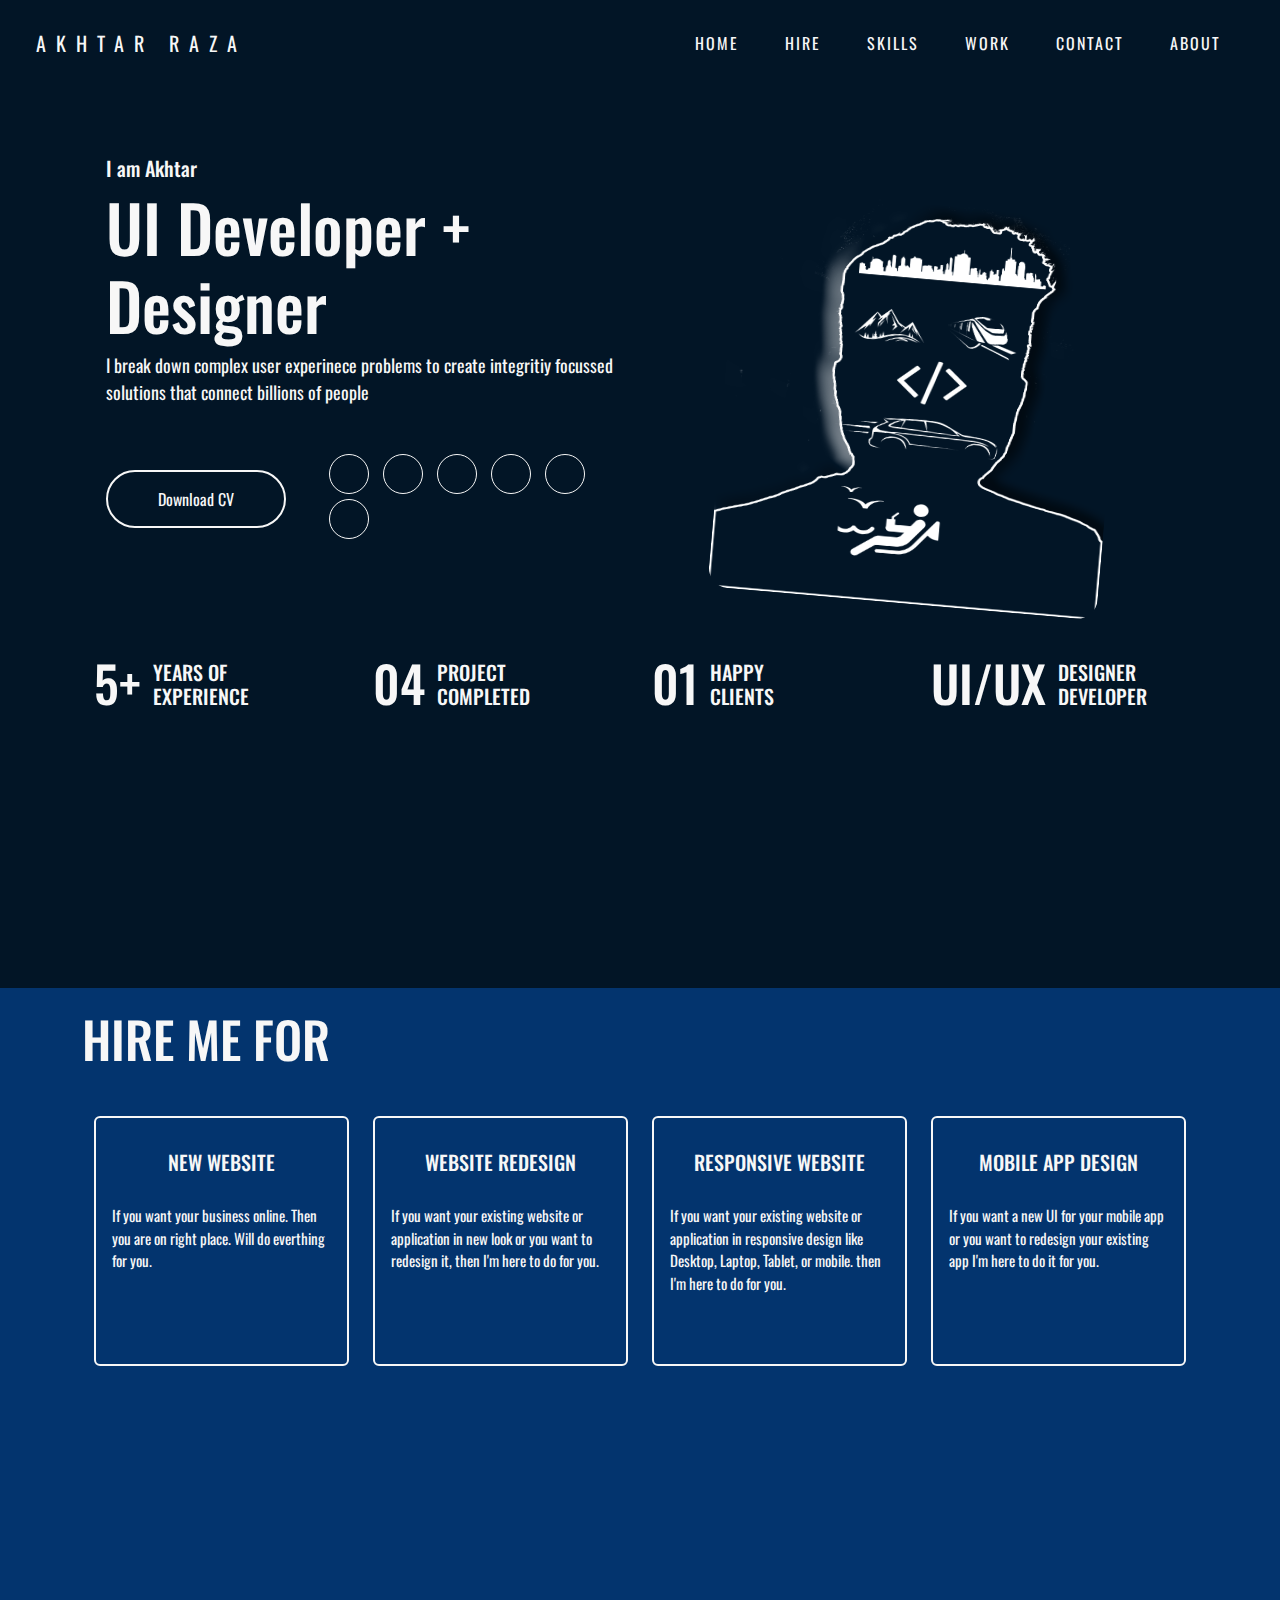
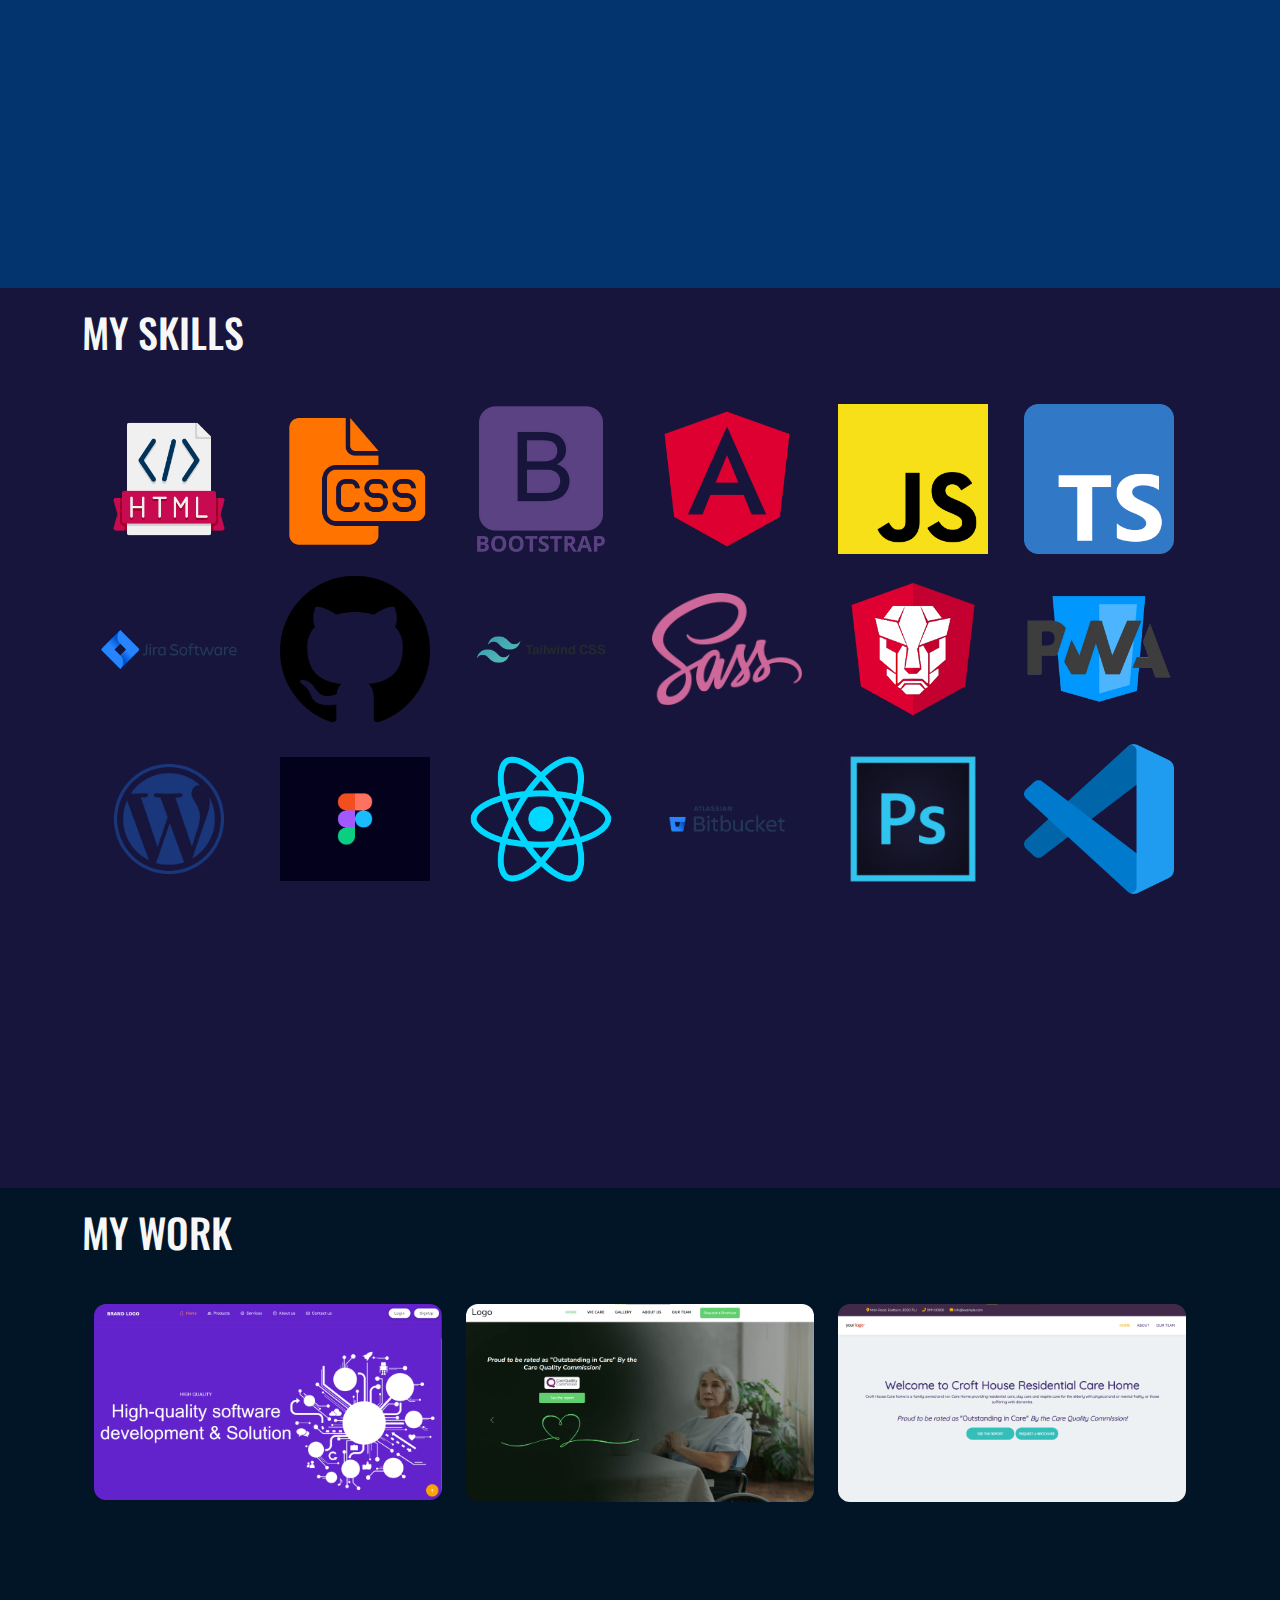
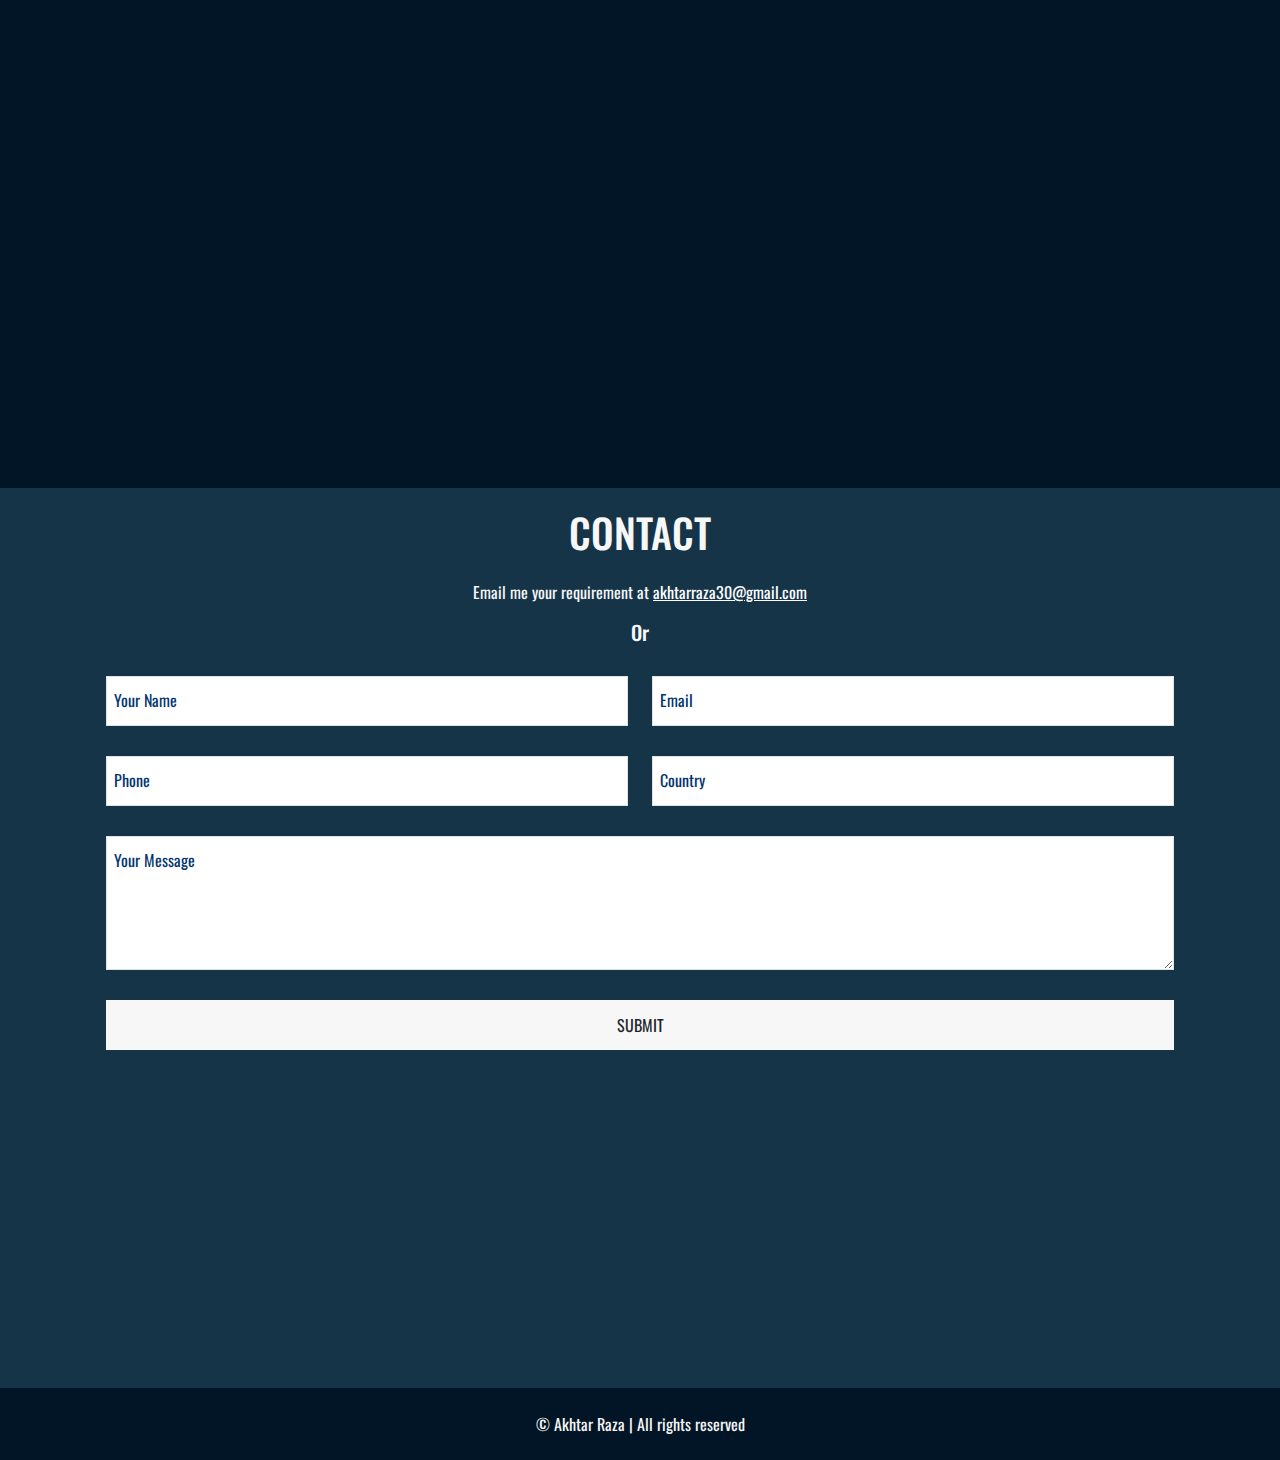
==== commit a43c444d: "email is added to contact us form" ====
--- a/index.html
+++ b/index.html
@@ -167,7 +167,7 @@
                                 <span class="d-block mt-3">Website Redesign</span>
                             </h1>
                             <p>
-                                If you want your existing website or application in new look or you want to redesign it, them I'm here to do for you.
+                                If you want your existing website or application in new look or you want to redesign it, then I'm here to do for you.
                             </p>
                         </div>
                     </div>
@@ -180,7 +180,7 @@
                                 <span class="d-block mt-3">Responsive Website</span>
                             </h1>
                             <p>
-                                If you want your existing website or application in responsive design like Desktop, Laptop, Tablet, or mobile. them I'm here to do for you.
+                                If you want your existing website or application in responsive design like Desktop, Laptop, Tablet, or mobile. then I'm here to do for you.
                             </p>
                         </div>
                     </div>
@@ -285,7 +285,7 @@
         </div>
     </section>
     <section id="contact">
-        <div class="container mb-5">
+        <div class="container mb-4">
             <h1 class="text-center">Contact</h1>
         </div>
         <div class="container">
@@ -298,6 +298,14 @@
                         <i class="fa-solid fa-phone me-2"></i>+91-9999912345
                     </p>
                 </div> -->
+                <div class="col-xl-12 col-lg-12 col-md-12 col-sm-12 col-12 mb-4">
+                    <p class="text-center">
+                        Email me your requirement at <a href="mailto:akhtarraza30@gmail.com" class="text-white">akhtarraza30@gmail.com</a>
+                    </p>
+                    <h3 class="text-center">
+                        Or
+                    </h3>
+                </div>
                 <div class="col-xl-12 col-lg-12 col-md-12 col-sm-12 col-12">
                     <form action="contact.php" method="post">
                         <div class="row mx-0 my-form">
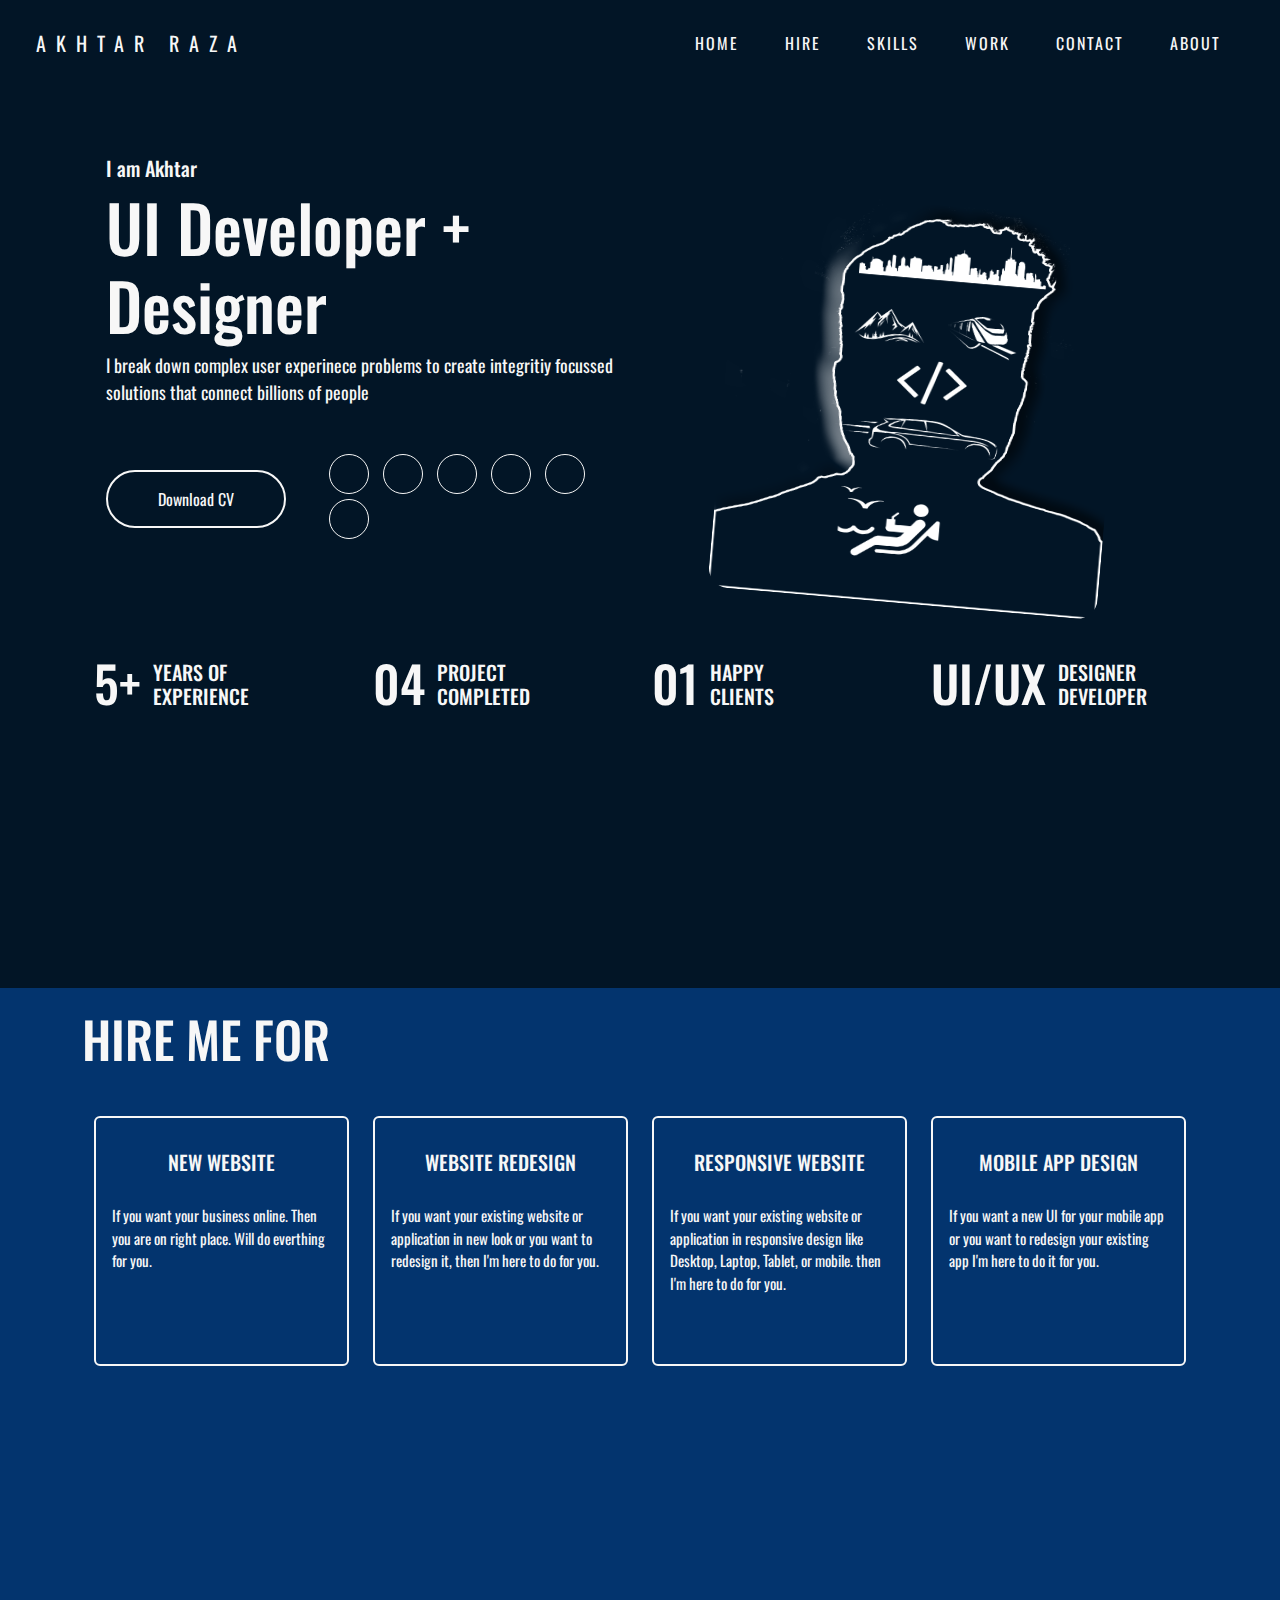
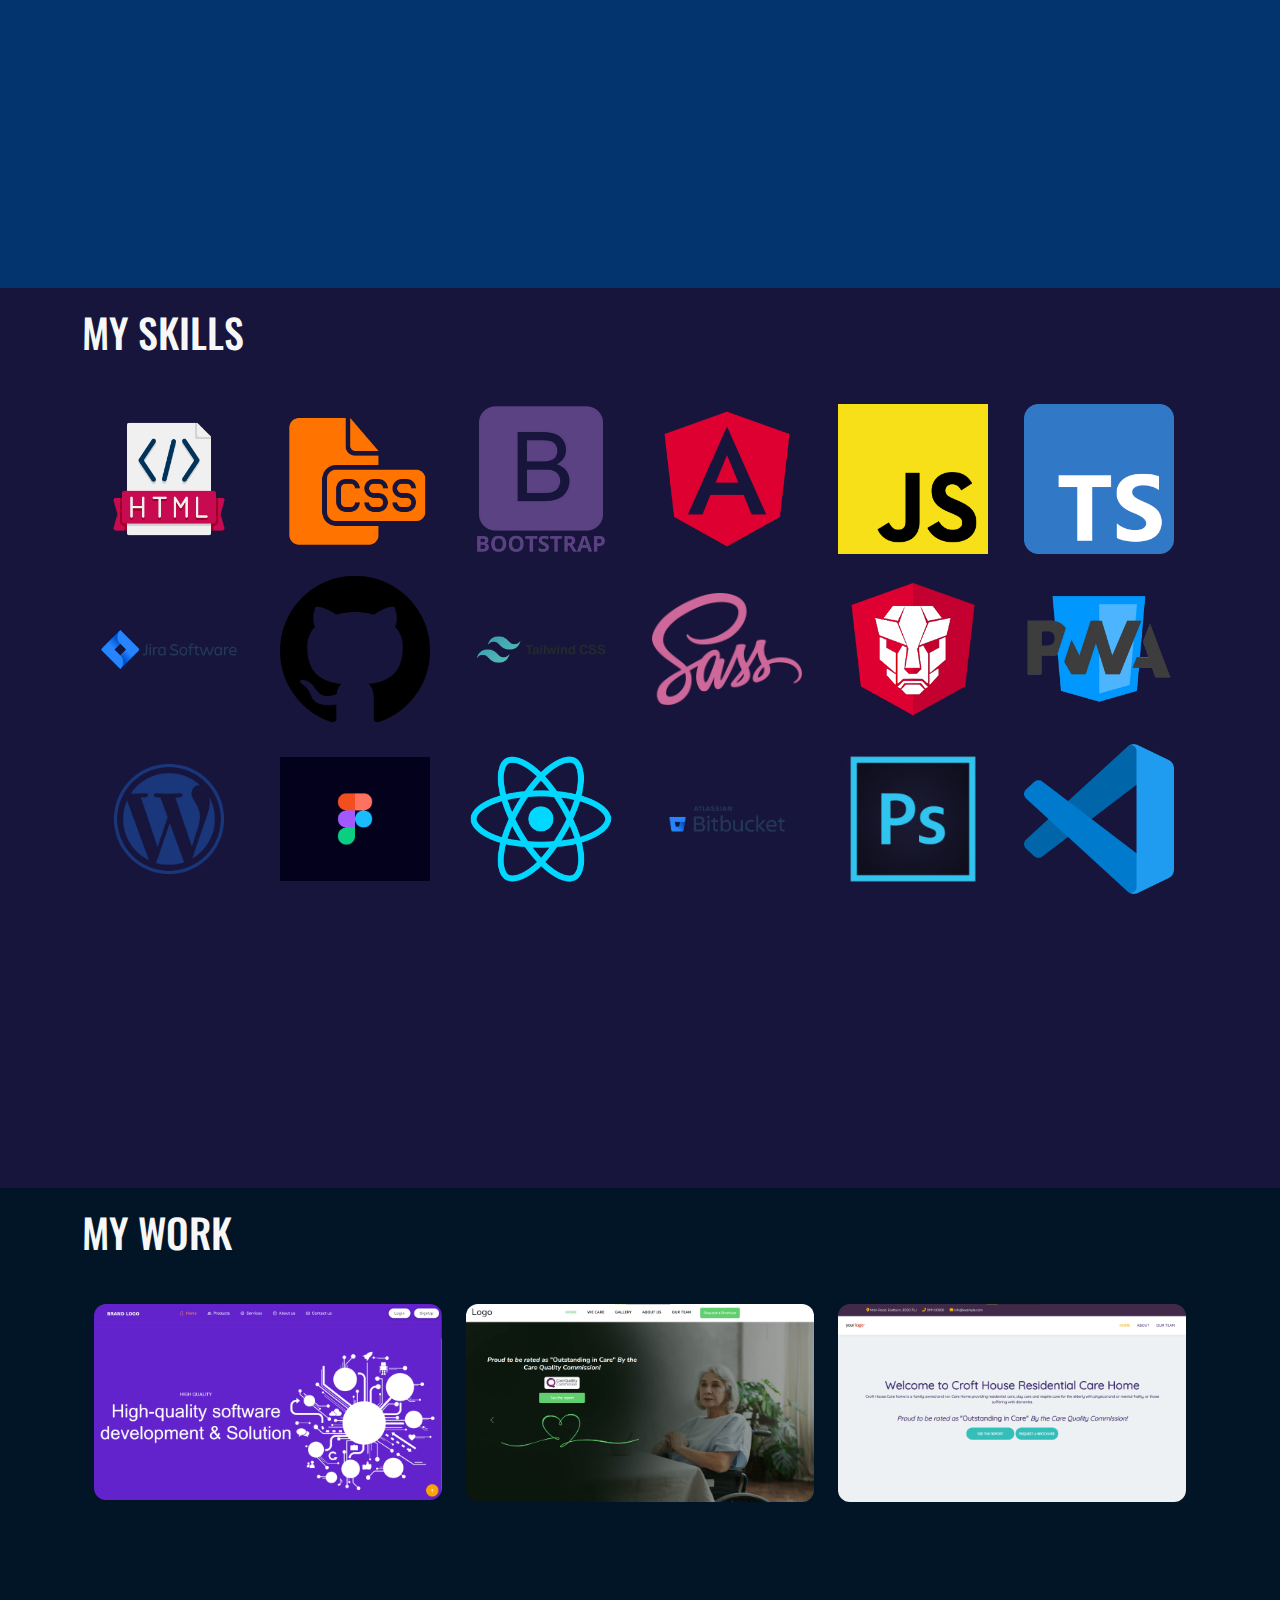
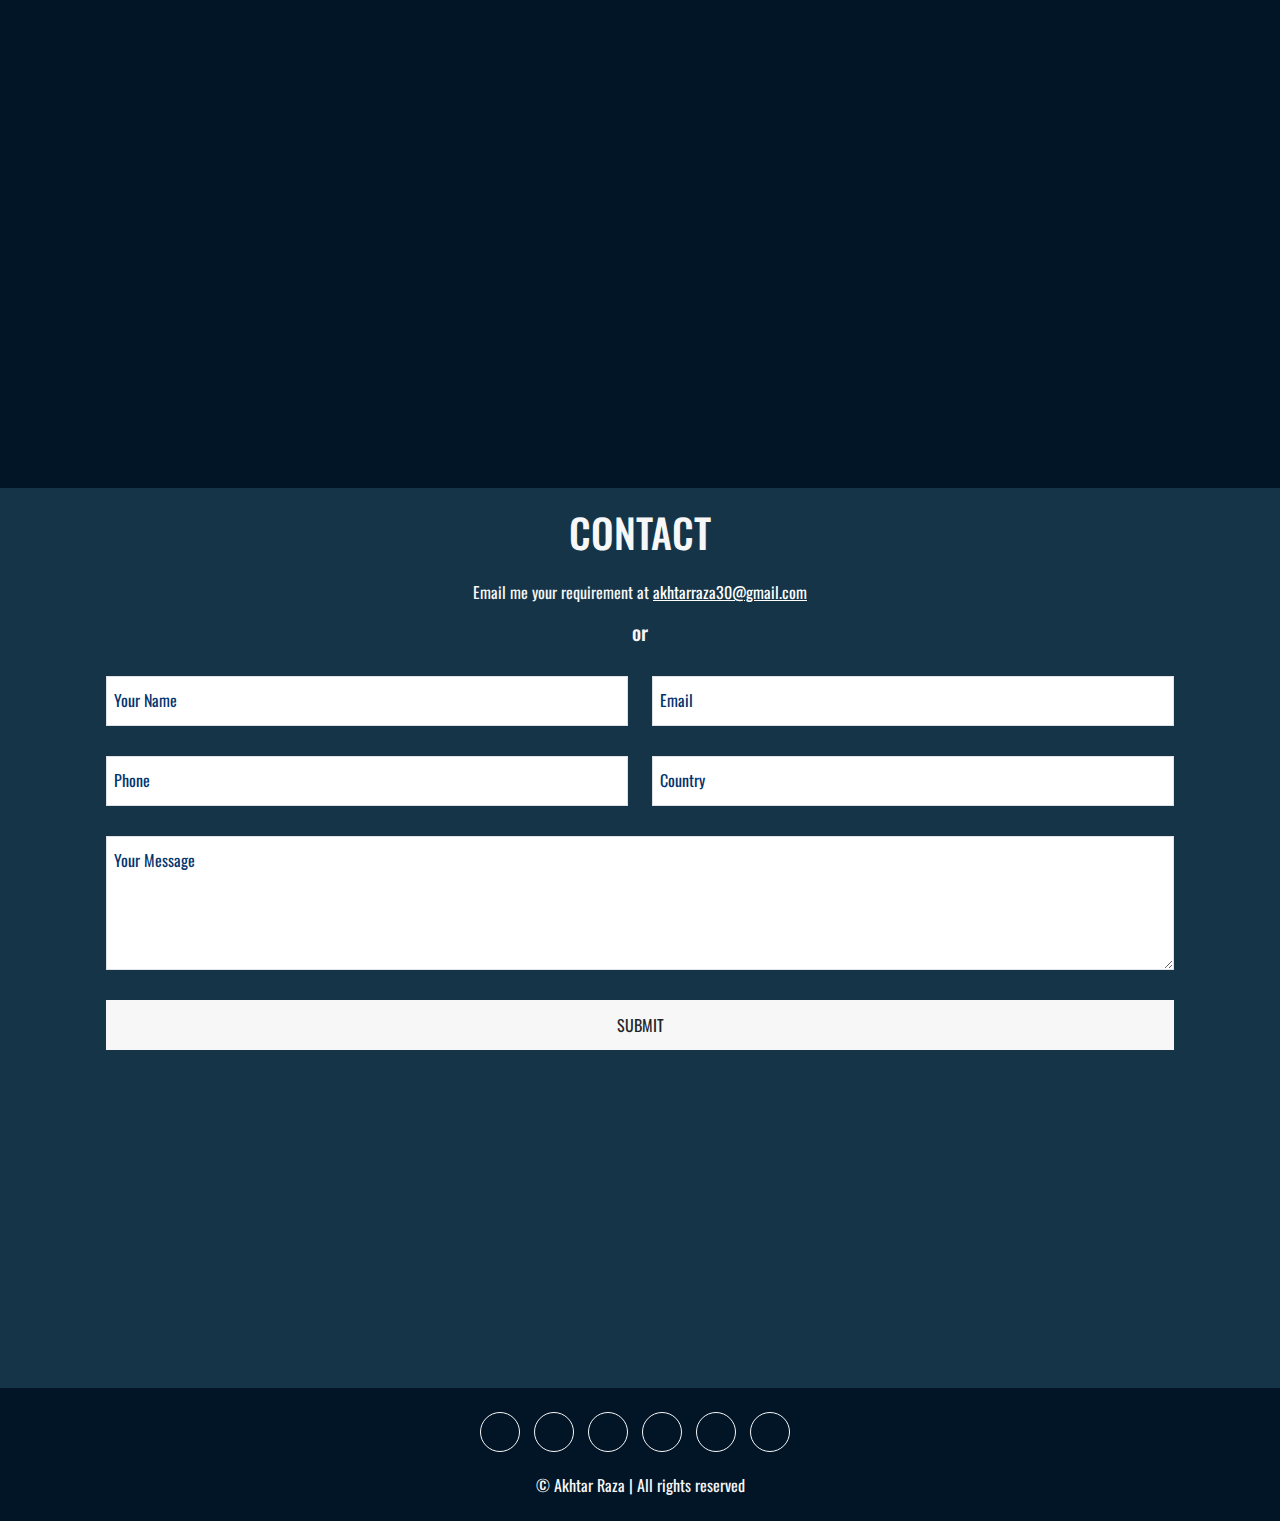
==== commit a0abed54: "nav link, footer, download button ui is fixed" ====
--- a/index.html
+++ b/index.html
@@ -86,9 +86,9 @@
                     </div>
                     <div class="row mx-0 align-items-center mt-5">
                         <div class="col-xl-5 col-lg-4 col-md-12 col-sm-12 col-12 sm-mb">
-                            <button class="btn btn-dow">
+                            <a class="btn btn-dow" href="assets/Akhtar_Raza_UI_Developer.pdf" download="ak-resume">
                                 Download CV <i class="fa fa-download" aria-hidden="true"></i>
-                            </button>
+                            </a>
                         </div>
                         <div class="col-xl-7 col-lg-7 col-md-12 col-sm-12 col-12 social-icon">
                             <a href="https://www.linkedin.com/in/akhtar-raza-08760229/" target="_blank">
@@ -303,7 +303,7 @@
                         Email me your requirement at <a href="mailto:akhtarraza30@gmail.com" class="text-white">akhtarraza30@gmail.com</a>
                     </p>
                     <h3 class="text-center">
-                        Or
+                        or
                     </h3>
                 </div>
                 <div class="col-xl-12 col-lg-12 col-md-12 col-sm-12 col-12">
@@ -343,6 +343,26 @@
     <footer>
         <div class="row mx-0">
             <div class="container py-4">
+                <p class="social-icon text-center">
+                    <a href="https://www.linkedin.com/in/akhtar-raza-08760229/" target="_blank">
+                        <i class="fa-brands fa-linkedin-in"></i>
+                    </a>
+                    <a href="https://www.facebook.com/nazrana.akhtar.96" target="_blank">
+                        <i class="fa-brands fa-facebook-f"></i>
+                    </a>
+                    <a href="https://www.instagram.com/akhtar30/" target="_blank">
+                        <i class="fa-brands fa-instagram"></i>
+                    </a>
+                    <a href="https://x.com/akhtarraza30" target="_blank">
+                        <i class="fa-brands fa-x-twitter"></i>
+                    </a>
+                    <a href="https://github.com/akhtar030" target="_blank">
+                        <i class="fa-brands fa-github"></i>
+                    </a>
+                    <a href="https://www.youtube.com/@journey_oflife00" target="_blank">
+                        <i class="fa-brands fa-youtube"></i>
+                    </a>
+                </p>
                 <p class="text-center mb-0">
                     &copy; Akhtar Raza | All rights reserved
                 </p>
--- a/assets/style.css
+++ b/assets/style.css
@@ -54,9 +54,6 @@
   letter-spacing: 2px;
   transition: 0.5s;
 }
-header nav li a:hover {
-  border: 2px solid #f7f7f7 !important;
-}
 
 h1 {
   color: #f7f7f7;
@@ -73,17 +70,7 @@
   font-size: 65px;
 }
 
-#home p {
-  font-size: 18px;
-}
-#home img {
-  border-radius: 20px;
-  border: 0px solid #f7f7f7;
-  transform: rotate(5deg);
-  height: 400px;
-  width: 390px;
-}
-#home .social-icon a {
+.social-icon a {
   text-decoration: none;
   border: 1px solid #f7f7f7;
   border-radius: 50%;
@@ -95,15 +82,26 @@
   margin-right: 10px;
   transition: 0.5s;
 }
-#home .social-icon a i {
-  color: #f7f7f7;
-}
-#home .social-icon a:hover {
+.social-icon a i {
+  color: #f7f7f7;
+}
+.social-icon a:hover {
   color: #021526 !important;
   background-color: #f7f7f7;
 }
-#home .social-icon a:hover i {
+.social-icon a:hover i {
   color: #021526 !important;
+}
+
+#home p {
+  font-size: 18px;
+}
+#home img {
+  border-radius: 20px;
+  border: 0px solid #f7f7f7;
+  transform: rotate(5deg);
+  height: 400px;
+  width: 390px;
 }
 #home h1 {
   font-size: 50px;
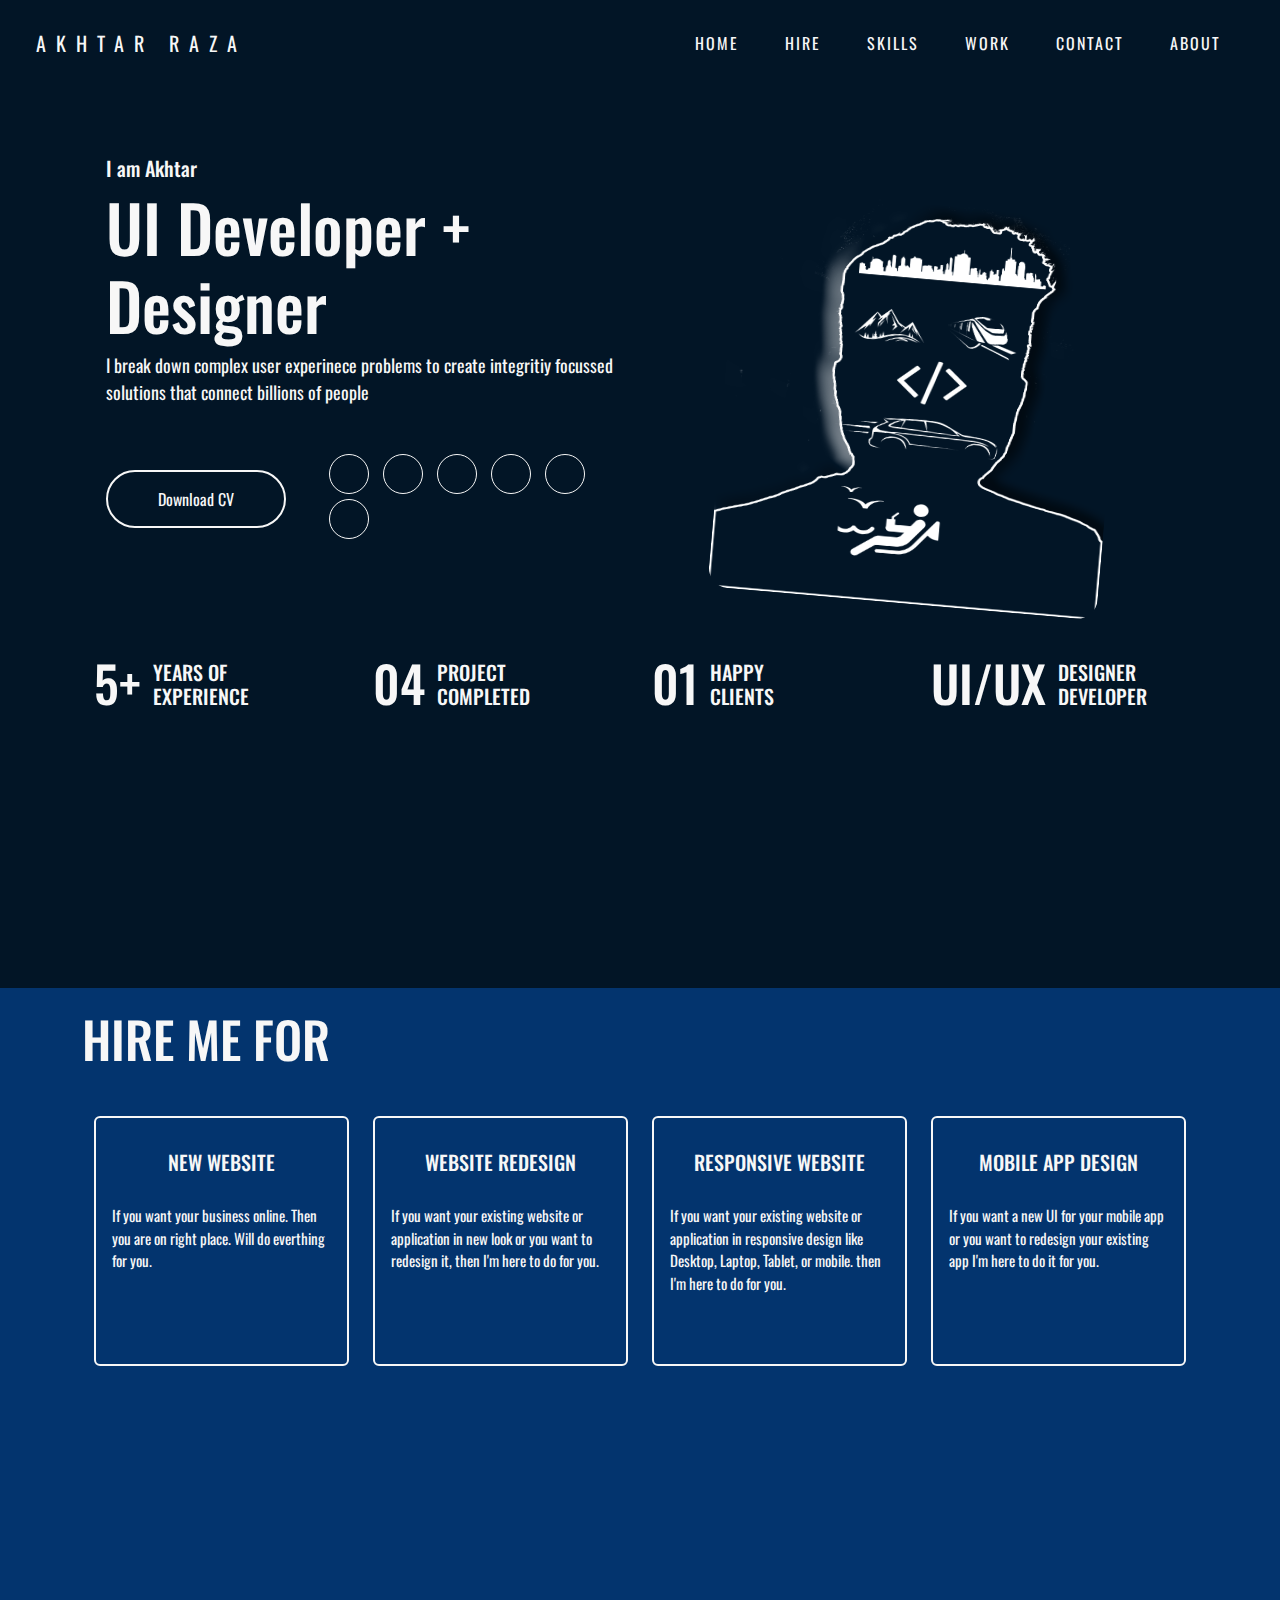
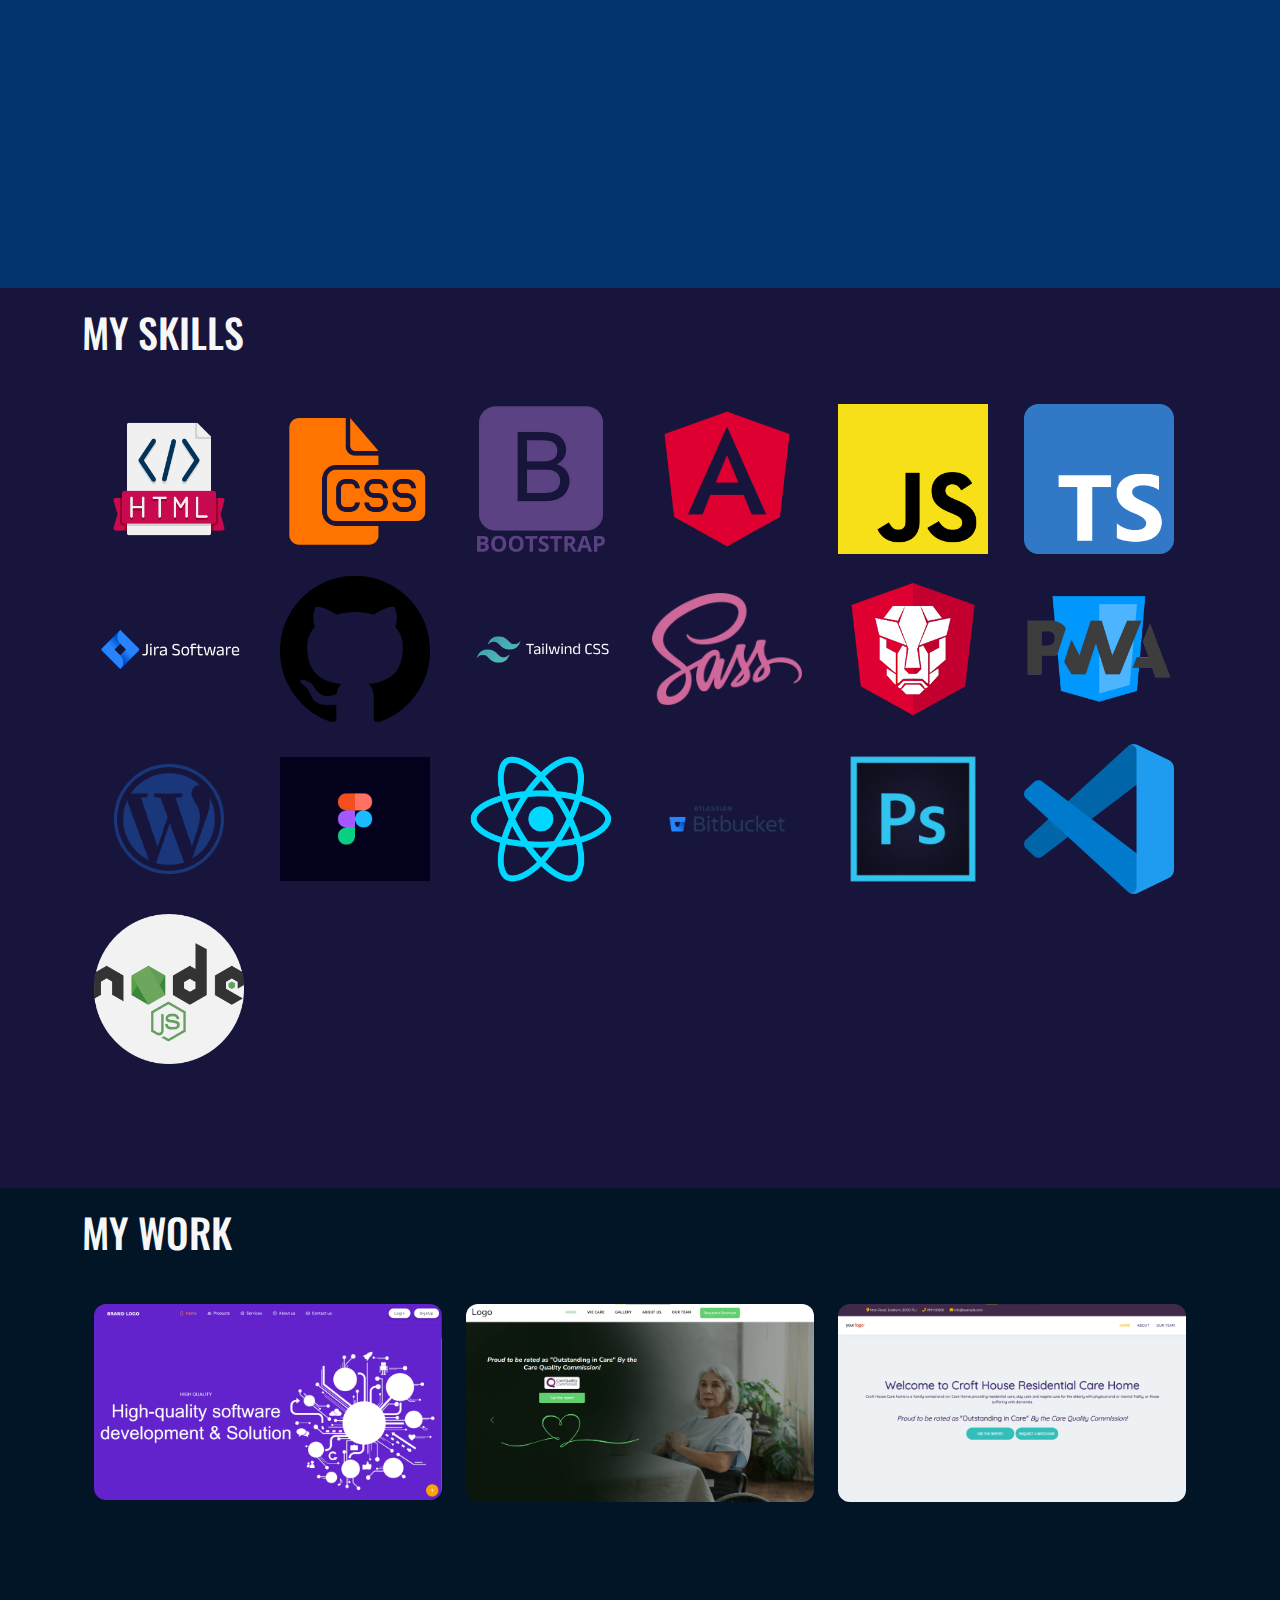
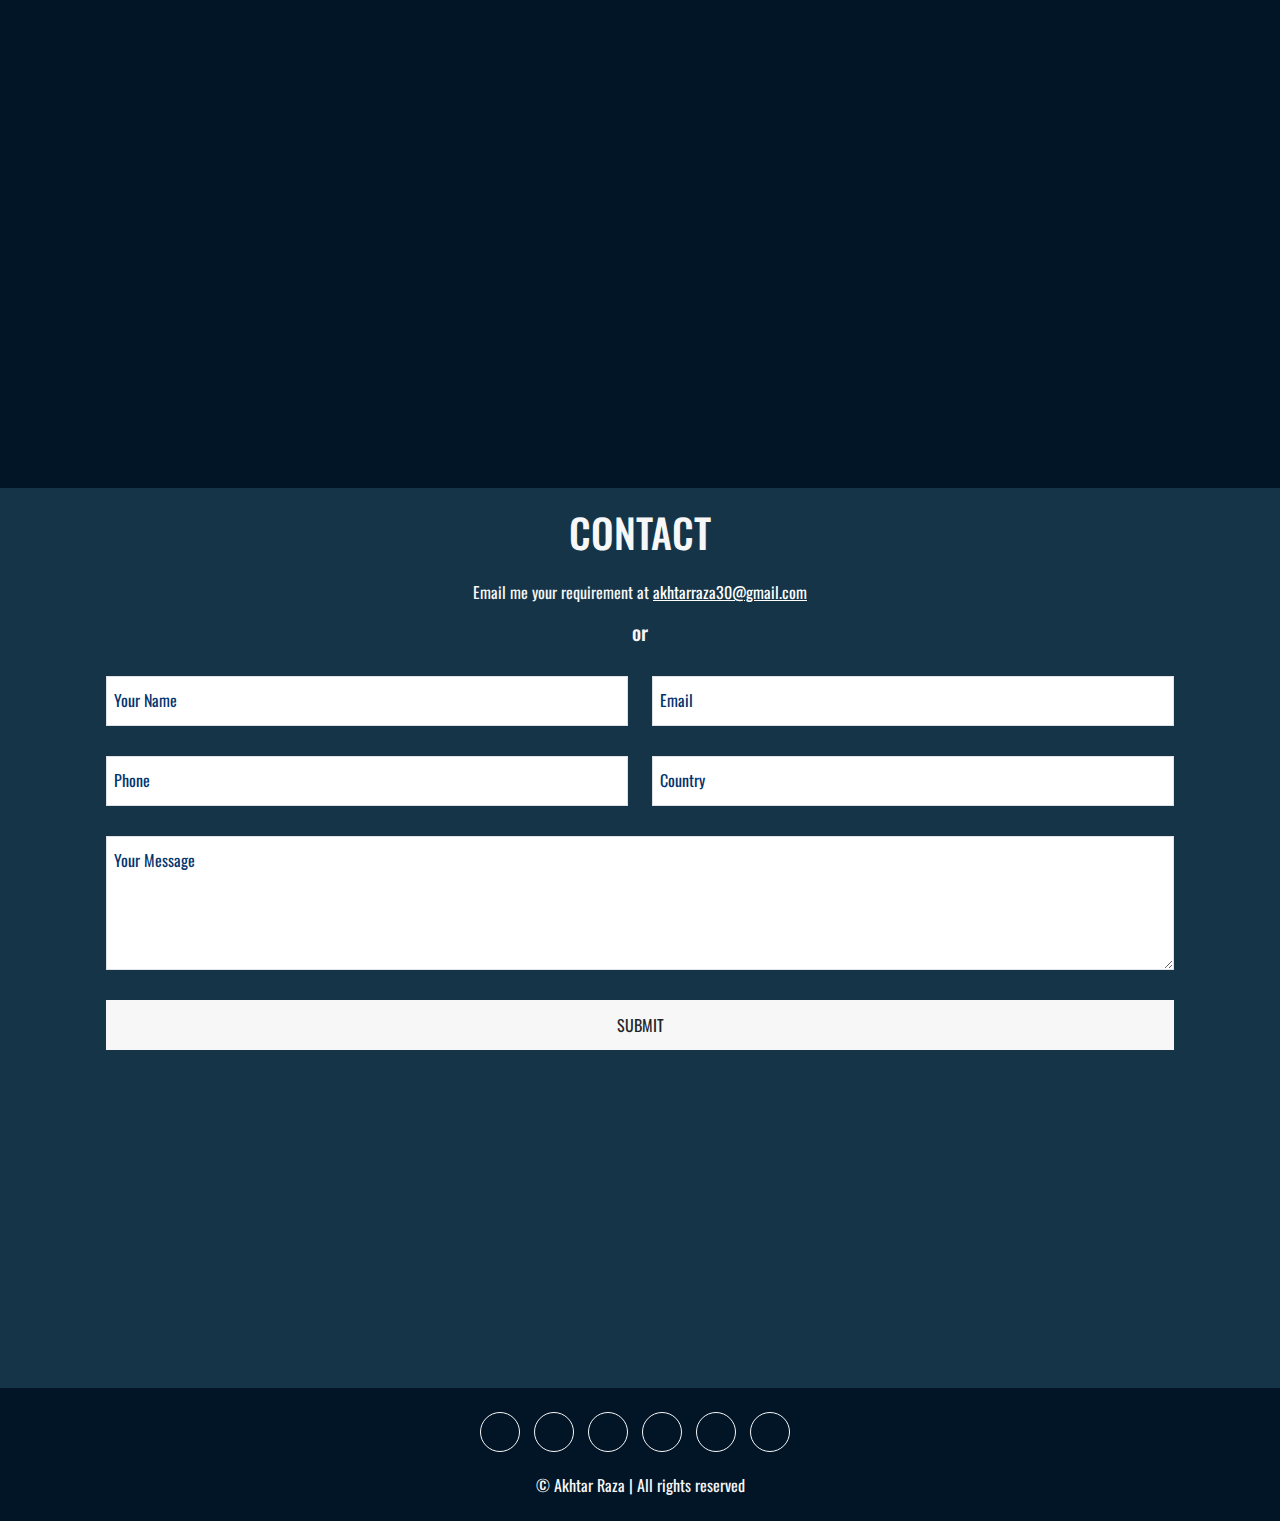
==== commit 821f416e: "new updates are added" ====
--- a/index.html
+++ b/index.html
@@ -4,11 +4,11 @@
     <meta charset="UTF-8">
     <meta name="viewport" content="width=device-width, initial-scale=1.0">
     <meta name="description" content="I'm a professional UI/UX developer. I have a total of 5.7 Years of experience. Visit my UI/UX portfolio to see a collection of stunning designs and user-focused projects. Elevate your digital presence with our expert design solutions. Experience the art of creating intuitive and engaging digital interfaces. Discover how we enhance digital experiences through creativity.">
-    <meta name="keywords" content="ux design ui design, ui ux, website desginer, ui ux designer, ux designer, user experience designers, ui developer, software engineer, software developer, website developer in india, wesbite designer in india, website developer in ludhiana, responsive design, mobile developer, mobile app designer, app designer, angular developer, wordpress developer, figam designer, prototype, mobile app design, responsive wesbite, website redesign, new website">
-    <meta property="og:title" content="Wesbite Developer | Website desginer | Application Developer | Mobile App Designer - Akhtar Raza India" />
+    <meta name="keywords" content="freelance, freelancer, ux design ui design, ui ux, website desginer, ui ux designer, ux designer, user experience designers, ui developer, software engineer, software developer, website developer in india, wesbite designer in india, website developer in ludhiana, responsive design, mobile developer, mobile app designer, app designer, angular developer, wordpress developer, figam designer, prototype, mobile app design, responsive wesbite, website redesign, new website, freelance software developer, freelance software engineer">
+    <meta property="og:title" content="Freelance Wesbite Developer | Freelance Website Desginer | Freelance | Freelancer | Freelance Software Developer | Freelance Software Engineer | Application Developer | Mobile App Designer - Akhtar Raza India" />
     <meta property="og:type" content="Website" />
     <meta property="og:url" content="https://akhtarraza.onrender.com/" />
-    <meta property="og:image" content="https://akhtarraza.onrender.com/assets/work/project-1.png" />
+    <meta property="og:image" content="https://akhtarraza.onrender.com/assets/work/home.png" />
     <meta name="robots" content="index, follow"/>
     <meta name="author" content="akhtarraza.onrender.com">
     <meta property="og:description" content="I'm a professional UI/UX developer. I have a total of 5.7 Years of experience. Visit my UI/UX portfolio to see a collection of stunning designs and user-focused projects. Elevate your digital presence with our expert design solutions. Experience the art of creating intuitive and engaging digital interfaces. Discover how we enhance digital experiences through creativity.">
@@ -224,7 +224,7 @@
                     <img src="assets/icons/ts.png" class="img-fluid img-icon" alt="">
                 </div>
                 <div class="col-xl-2 col-lg-2 col-md-2 col-sm-3 col-4">
-                    <img src="assets/icons/jira.webp" class="img-fluid img-icon" alt="">
+                    <img src="assets/icons/jira.png" class="img-fluid img-icon" alt="">
                 </div>
                 <div class="col-xl-2 col-lg-2 col-md-2 col-sm-3 col-4">
                     <img src="assets/icons/github1.png" class="img-fluid img-icon" alt="">
@@ -258,6 +258,9 @@
                 </div>
                 <div class="col-xl-2 col-lg-2 col-md-2 col-sm-3 col-4">
                     <img src="assets/icons/vs-code.png" class="img-fluid img-icon" alt="">
+                </div>
+                <div class="col-xl-2 col-lg-2 col-md-2 col-sm-3 col-4">
+                    <img src="assets/icons/nodejs.png" class="img-fluid img-icon" alt="">
                 </div>
             </div>
         </div>
@@ -330,7 +333,7 @@
                                 <label for="" class="label-control">Your Message</label>
                             </div>
                             <div class="col-xl-12 col-lg-12">
-                                <button class="btn btn-submit" type="submit">
+                                <button class="btn btn-submit" type="submit" onclick="alert('Contact form is not working. Kindly e-mail me.')">
                                     Submit
                                 </button>
                             </div>
